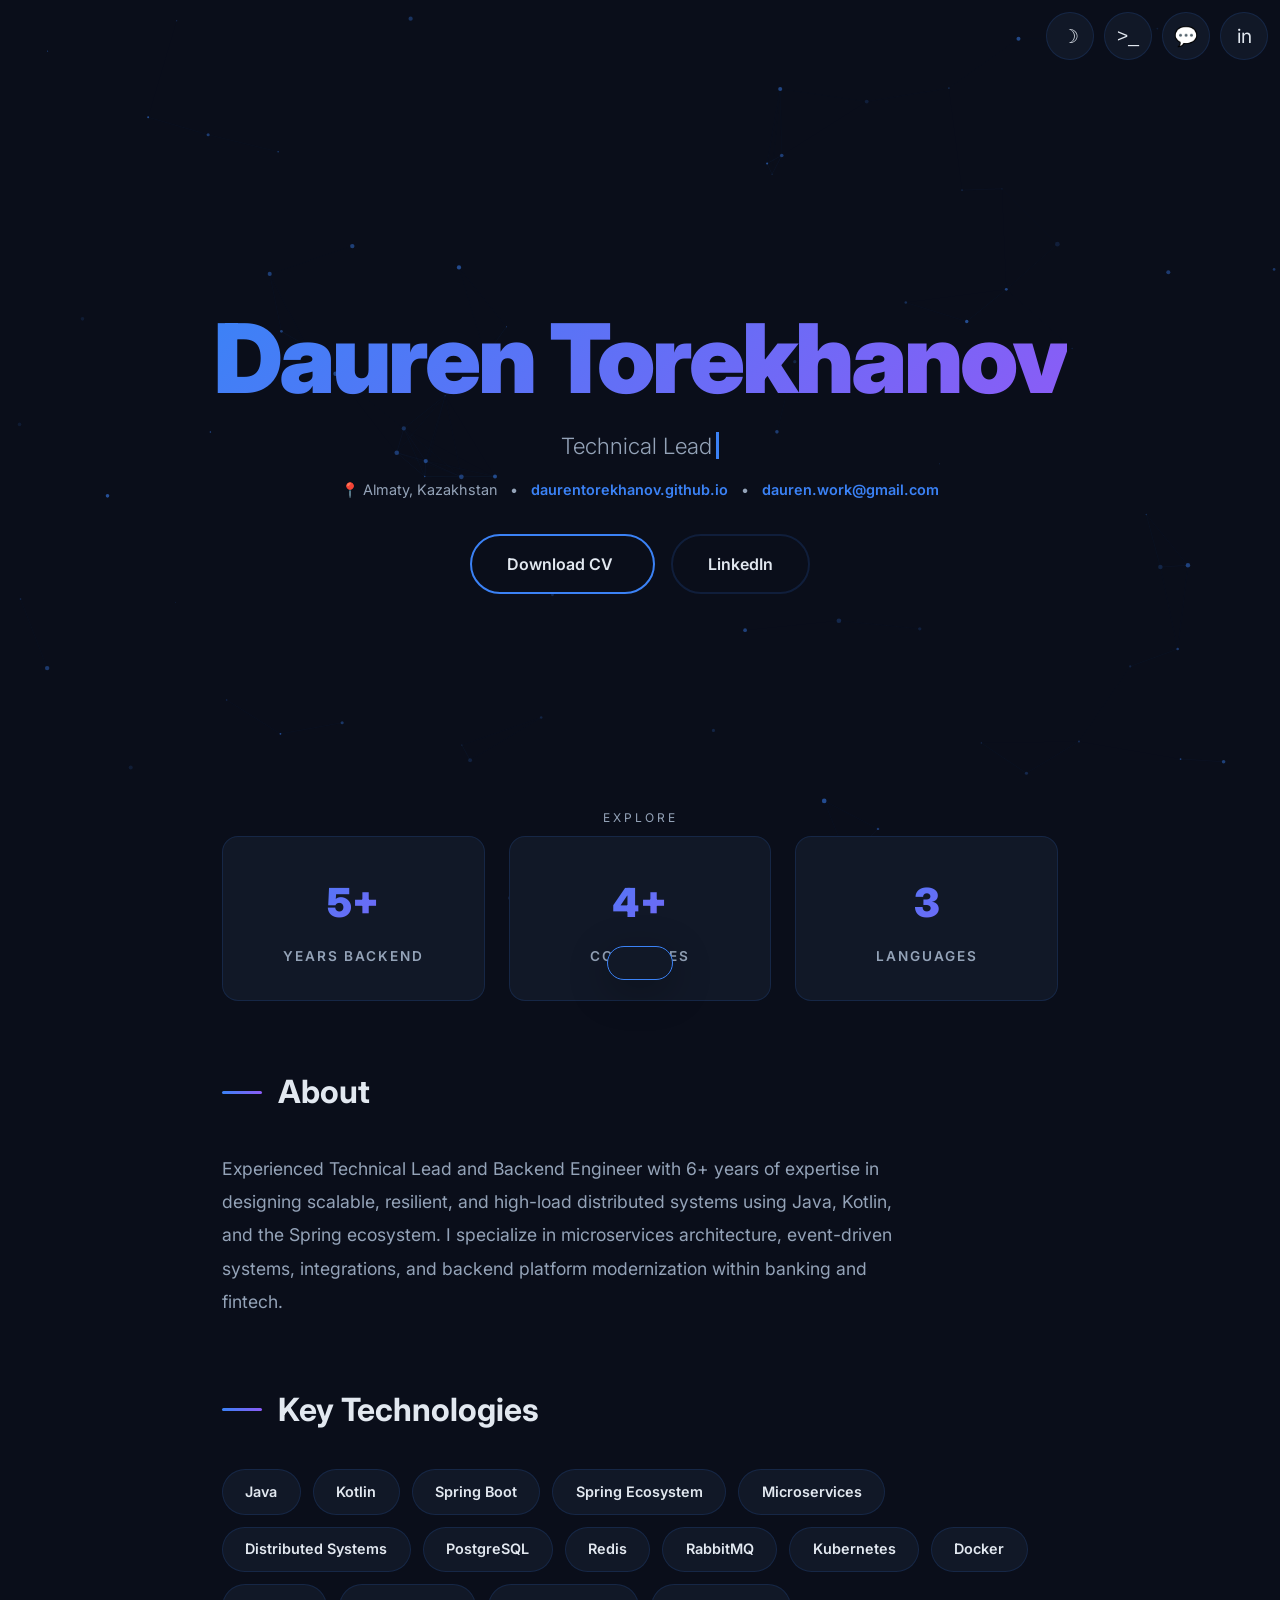
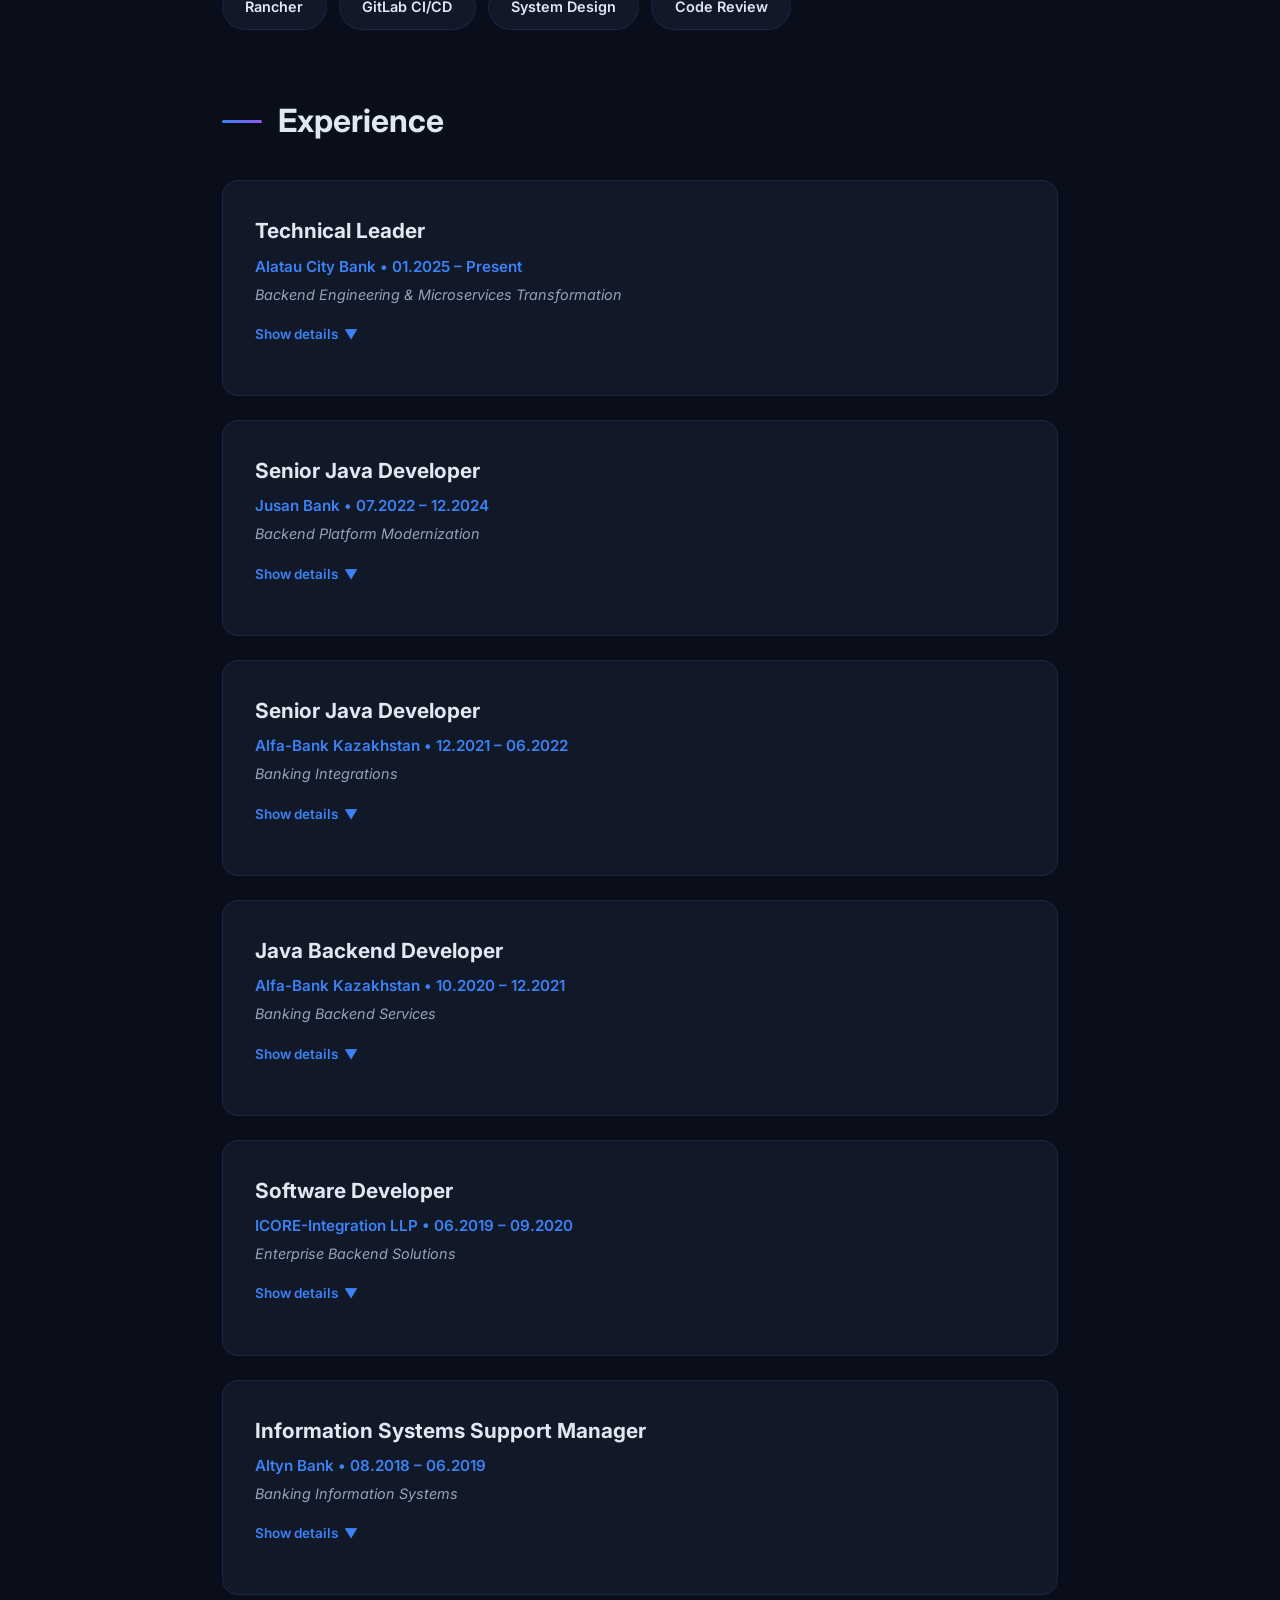
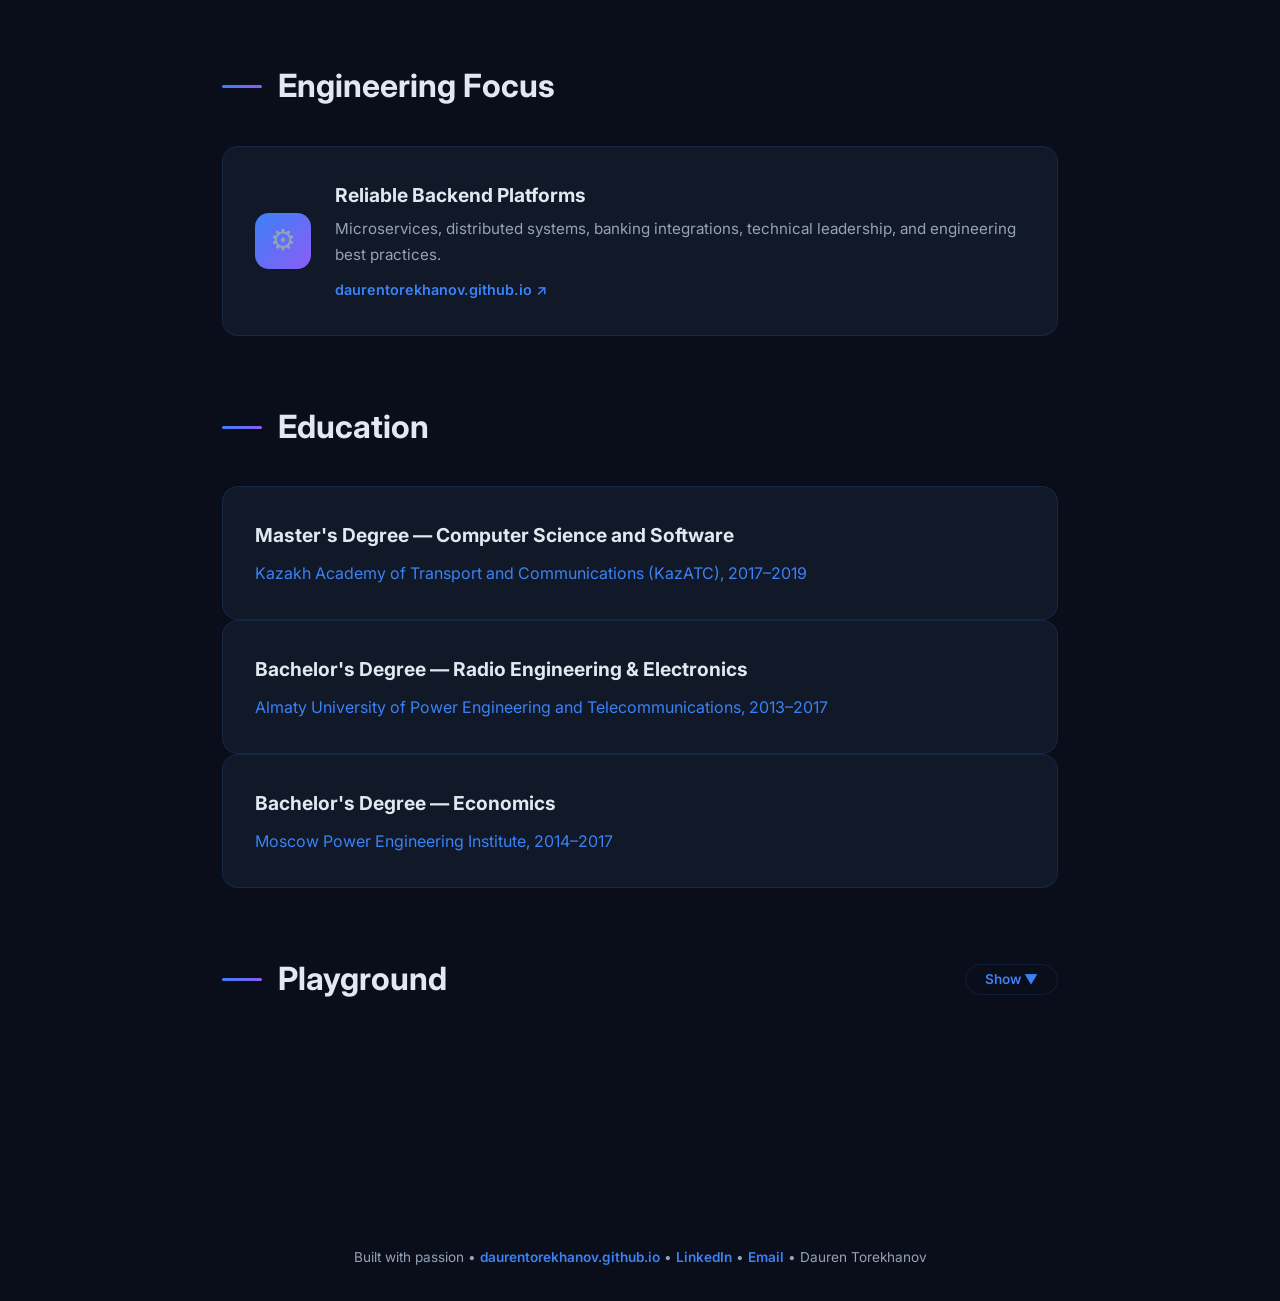
==== classic.html @ 1e184a72 "Init new project" ====
<!DOCTYPE html>
<html lang="en" data-theme="dark">
<head>
    <meta charset="UTF-8" />
    <meta name="viewport" content="width=device-width, initial-scale=1.0" />
    <title>Dauren Torekhanov | Technical Lead / Senior Backend Engineer</title>
    <link href="https://fonts.googleapis.com/css2?family=Inter:wght@300;400;600;700;900&family=JetBrains+Mono:wght@400;700&display=swap" rel="stylesheet">
    <style>
        *, *::before, *::after { box-sizing: border-box; margin: 0; padding: 0; }

        :root {
            --primary: #0f172a;
            --accent: #3b82f6;
            --accent-glow: rgba(59, 130, 246, 0.4);
            --text-main: #94a3b8;
            --text-bright: #e2e8f0;
            --bg: #0a0e1a;
            --bg-card: #111827;
            --bg-card-hover: #1e293b;
            --border: rgba(59, 130, 246, 0.15);
            --gradient-1: #3b82f6;
            --gradient-2: #8b5cf6;
            --gradient-3: #06b6d4;
        }

        [data-theme="light"] {
            --accent-glow: rgba(59, 130, 246, 0.2);
            --text-main: #475569;
            --text-bright: #1e293b;
            --bg: #f1f5f9;
            --bg-card: #ffffff;
            --bg-card-hover: #f8fafc;
            --border: rgba(59, 130, 246, 0.2);
        }

        body {
            font-family: 'Inter', sans-serif;
            background: var(--bg);
            color: var(--text-main);
            line-height: 1.7;
            overflow-x: hidden;
            transition: background 0.6s ease, color 0.6s ease;
        }

        /* Floating nav */
        .floating-nav {
            position: fixed;
            top: 20px; right: 20px;
            z-index: 1000;
            display: flex;
            gap: 10px;
        }
        .nav-btn {
            width: 48px; height: 48px;
            border-radius: 50%;
            border: 1px solid var(--border);
            background: var(--bg-card);
            color: var(--text-bright);
            font-size: 1.2rem;
            cursor: pointer;
            display: flex; align-items: center; justify-content: center;
            transition: all 0.3s ease;
            position: relative; overflow: hidden;
            text-decoration: none;
        }
        .nav-btn::before {
            content: '';
            position: absolute; inset: 0;
            background: linear-gradient(135deg, var(--gradient-1), var(--gradient-2));
            opacity: 0; transition: opacity 0.3s; border-radius: 50%;
        }
        .nav-btn:hover::before { opacity: 1; }
        .nav-btn:hover { transform: scale(1.15); border-color: transparent; box-shadow: 0 0 25px var(--accent-glow); }
        .nav-btn span { position: relative; z-index: 1; }

        /* Particle canvas */
        #particles-canvas {
            position: fixed; top: 0; left: 0;
            width: 100%; height: 100%;
            z-index: 0; pointer-events: none;
        }

        /* Hero */
        .hero {
            position: relative;
            min-height: 100vh;
            display: flex; align-items: center; justify-content: center; flex-direction: column;
            text-align: center; padding: 2rem; z-index: 1;
        }
        .hero-name {
            font-size: clamp(3rem, 8vw, 6rem);
            font-weight: 900; letter-spacing: -3px;
            background: linear-gradient(135deg, var(--gradient-1), var(--gradient-2), var(--gradient-3));
            background-size: 200% 200%;
            -webkit-background-clip: text; -webkit-text-fill-color: transparent; background-clip: text;
            animation: gradientShift 4s ease infinite; line-height: 1.1;
        }
        @keyframes gradientShift {
            0%, 100% { background-position: 0% 50%; }
            50% { background-position: 100% 50%; }
        }
        .hero-title {
            font-size: clamp(1rem, 2.5vw, 1.4rem);
            color: var(--text-main); margin-top: 1rem; font-weight: 300;
            opacity: 0; animation: fadeUp 1s ease 0.5s forwards;
        }
        .hero-title .typed-cursor {
            display: inline-block; width: 3px; height: 1.2em;
            background: var(--accent); margin-left: 4px;
            vertical-align: text-bottom; animation: blink 1s step-end infinite;
        }
        @keyframes blink { 50% { opacity: 0; } }
        @keyframes fadeUp {
            from { opacity: 0; transform: translateY(20px); }
            to   { opacity: 1; transform: translateY(0); }
        }
        .hero-meta {
            margin-top: 0.8rem;
            font-size: 0.9rem; color: var(--text-main);
            display: flex; align-items: center; gap: 0.8rem; flex-wrap: wrap; justify-content: center;
            opacity: 0; animation: fadeUp 1s ease 0.8s forwards;
        }
        .hero-meta a { color: var(--accent); text-decoration: none; font-weight: 600; }
        .hero-meta a:hover { text-decoration: underline; }
        .hero-cta {
            margin-top: 2rem; display: flex; gap: 1rem; flex-wrap: wrap; justify-content: center;
            opacity: 0; animation: fadeUp 1s ease 1s forwards;
        }
        .cta-btn {
            display: inline-block; padding: 0.9rem 2.2rem;
            border-radius: 50px; border: 2px solid var(--accent);
            background: transparent; color: var(--text-bright);
            font-family: 'Inter', sans-serif; font-size: 1rem; font-weight: 600;
            text-decoration: none; cursor: pointer;
            transition: all 0.3s ease; position: relative; overflow: hidden;
        }
        .cta-btn::before {
            content: ''; position: absolute; inset: 0;
            background: linear-gradient(135deg, var(--gradient-1), var(--gradient-2));
            opacity: 0; transition: opacity 0.3s;
        }
        .cta-btn:hover::before { opacity: 1; }
        .cta-btn:hover { border-color: transparent; transform: scale(1.08); box-shadow: 0 5px 30px var(--accent-glow); color: white; }
        .cta-btn span { position: relative; z-index: 1; }
        .cta-btn small { opacity: 0.7; font-size: 0.75em; margin-left: 4px; }
        .cta-btn.secondary { border-color: var(--border); }

        .scroll-indicator {
            position: absolute; bottom: 40px;
            display: flex; flex-direction: column; align-items: center; gap: 8px;
            opacity: 0; animation: fadeUp 1s ease 1.5s forwards;
        }
        .scroll-indicator span {
            font-size: 0.75rem; text-transform: uppercase; letter-spacing: 3px; color: var(--text-main);
        }
        .scroll-arrow {
            width: 24px; height: 24px;
            border-right: 2px solid var(--accent); border-bottom: 2px solid var(--accent);
            transform: rotate(45deg); animation: scrollBounce 2s ease infinite;
        }
        @keyframes scrollBounce {
            0%, 100% { transform: rotate(45deg) translate(0, 0); opacity: 0.3; }
            50%       { transform: rotate(45deg) translate(5px, 5px); opacity: 1; }
        }

        /* Stats bar */
        .stats-bar {
            display: grid; grid-template-columns: repeat(auto-fit, minmax(200px, 1fr));
            gap: 1.5rem; max-width: 900px;
            margin: -4rem auto 4rem; padding: 0 2rem;
            position: relative; z-index: 2;
        }
        .stat-card {
            background: var(--bg-card); border: 1px solid var(--border);
            border-radius: 16px; padding: 2rem; text-align: center;
            transition: all 0.4s cubic-bezier(0.175, 0.885, 0.32, 1.275);
            position: relative; overflow: hidden;
        }
        .stat-card::after {
            content: ''; position: absolute; inset: 0;
            background: radial-gradient(circle at var(--mouse-x, 50%) var(--mouse-y, 50%), var(--accent-glow) 0%, transparent 60%);
            opacity: 0; transition: opacity 0.3s;
        }
        .stat-card:hover::after { opacity: 1; }
        .stat-card:hover { transform: translateY(-8px) scale(1.02); border-color: var(--accent); box-shadow: 0 20px 40px rgba(0,0,0,0.3); }
        .stat-number {
            font-size: 2.5rem; font-weight: 900;
            background: linear-gradient(135deg, var(--gradient-1), var(--gradient-2));
            -webkit-background-clip: text; -webkit-text-fill-color: transparent; background-clip: text;
            position: relative; z-index: 1;
        }
        .stat-label {
            font-size: 0.85rem; color: var(--text-main); margin-top: 0.5rem;
            text-transform: uppercase; letter-spacing: 2px; font-weight: 600;
            position: relative; z-index: 1;
        }

        /* Sections */
        .content { max-width: 900px; margin: 0 auto; padding: 0 2rem 6rem; position: relative; z-index: 2; }
        .section {
            margin-bottom: 4rem; opacity: 0; transform: translateY(40px);
            transition: all 0.8s cubic-bezier(0.16, 1, 0.3, 1);
        }
        .section.visible { opacity: 1; transform: translateY(0); }
        .section-title {
            font-size: 2rem; font-weight: 700; color: var(--text-bright);
            margin-bottom: 2rem; display: flex; align-items: center; gap: 1rem;
        }
        .section-title::before {
            content: ''; width: 40px; height: 3px; flex-shrink: 0;
            background: linear-gradient(90deg, var(--gradient-1), var(--gradient-2)); border-radius: 2px;
        }
        .section-text { font-size: 1.1rem; line-height: 1.9; max-width: 700px; }
        .section-text a { color: var(--accent); text-decoration: none; font-weight: 600; }
        .section-text a:hover { text-decoration: underline; }

        /* Skills */
        .skills-grid { display: flex; flex-wrap: wrap; gap: 12px; }
        .skill-tag {
            padding: 0.6rem 1.4rem; border-radius: 50px; font-size: 0.9rem; font-weight: 600;
            border: 1px solid var(--border); background: var(--bg-card); color: var(--text-bright);
            cursor: pointer; transition: all 0.3s ease; position: relative; overflow: hidden; user-select: none;
        }
        .skill-tag::before {
            content: ''; position: absolute; inset: 0;
            background: linear-gradient(135deg, var(--gradient-1), var(--gradient-2));
            opacity: 0; transition: opacity 0.3s; border-radius: 50px;
        }
        .skill-tag:hover::before { opacity: 1; }
        .skill-tag:hover { transform: scale(1.1); border-color: transparent; box-shadow: 0 5px 20px var(--accent-glow); color: white; }
        .skill-tag span { position: relative; z-index: 1; }
        .skill-tag.clicked { animation: tagPop 0.6s ease; }
        @keyframes tagPop {
            0% { transform: scale(1); } 30% { transform: scale(1.3); }
            60% { transform: scale(0.95); } 100% { transform: scale(1.1); }
        }

        /* Experience cards */
        .exp-card {
            background: var(--bg-card); border: 1px solid var(--border);
            border-radius: 16px; padding: 2rem; margin-bottom: 1.5rem;
            transition: all 0.4s ease; position: relative; overflow: hidden;
        }
        .exp-card::before {
            content: ''; position: absolute; top: 0; left: 0;
            width: 4px; height: 100%;
            background: linear-gradient(180deg, var(--gradient-1), var(--gradient-2));
            transform: scaleY(0); transform-origin: top; transition: transform 0.5s ease;
        }
        .exp-card:hover::before { transform: scaleY(1); }
        .exp-card:hover { border-color: var(--accent); transform: translateX(8px); box-shadow: 0 10px 40px rgba(0,0,0,0.2); }
        .exp-role { font-size: 1.3rem; font-weight: 700; color: var(--text-bright); }
        .exp-company { color: var(--accent); font-weight: 600; font-size: 0.95rem; margin-top: 0.3rem; }
        .exp-subtitle { color: var(--text-main); font-size: 0.9rem; margin-top: 0.2rem; font-style: italic; }
        .exp-details { margin-top: 1rem; max-height: 0; overflow: hidden; transition: max-height 0.5s cubic-bezier(0.16, 1, 0.3, 1); }
        .exp-card.open .exp-details { max-height: 500px; }
        .exp-toggle {
            display: inline-flex; align-items: center; gap: 6px;
            margin-top: 1rem; font-size: 0.85rem; color: var(--accent);
            font-weight: 600; cursor: pointer; user-select: none;
        }
        .exp-toggle-arrow { display: inline-block; transition: transform 0.3s ease; }
        .exp-card.open .exp-toggle-arrow { transform: rotate(180deg); }
        .impact-item { padding: 0.6rem 0; border-bottom: 1px solid var(--border); font-size: 0.95rem; }
        .impact-item:last-child { border-bottom: none; }
        .impact-item strong { color: var(--accent); }

        /* Ventures */
        .venture-card {
            background: var(--bg-card); border: 1px solid var(--border);
            border-radius: 16px; padding: 2rem;
            display: flex; align-items: center; gap: 1.5rem;
            transition: all 0.3s ease;
        }
        .venture-card:hover { border-color: var(--accent); box-shadow: 0 10px 30px rgba(0,0,0,0.2); }
        .venture-icon {
            font-size: 1.8rem; width: 56px; height: 56px;
            display: flex; align-items: center; justify-content: center;
            background: linear-gradient(135deg, var(--gradient-1), var(--gradient-2));
            border-radius: 14px; flex-shrink: 0;
        }
        .venture-name { font-size: 1.2rem; font-weight: 700; color: var(--text-bright); }
        .venture-desc { color: var(--text-main); font-size: 0.95rem; margin-top: 0.3rem; }
        .venture-link {
            display: inline-flex; align-items: center; gap: 4px;
            margin-top: 0.6rem; color: var(--accent); text-decoration: none;
            font-weight: 600; font-size: 0.9rem;
            border-bottom: 1px solid transparent; transition: border-color 0.2s ease;
        }
        .venture-link:hover { border-bottom-color: var(--accent); }

        /* Fun zone */
        .fun-zone {
            background: var(--bg-card); border: 1px solid var(--border);
            border-radius: 16px; padding: 2.5rem; text-align: center;
        }
        .fun-zone h3 { font-size: 1.5rem; color: var(--text-bright); margin-bottom: 1.5rem; }
        .fun-buttons { display: flex; flex-wrap: wrap; gap: 12px; justify-content: center; }
        .fun-btn {
            padding: 0.8rem 1.8rem; border-radius: 50px;
            border: 2px solid var(--accent); background: transparent; color: var(--text-bright);
            font-family: 'Inter', sans-serif; font-size: 0.95rem; font-weight: 600;
            cursor: pointer; transition: all 0.3s ease; position: relative; overflow: hidden;
        }
        .fun-btn::before {
            content: ''; position: absolute; inset: 0;
            background: linear-gradient(135deg, var(--gradient-1), var(--gradient-2), var(--gradient-3));
            opacity: 0; transition: opacity 0.3s;
        }
        .fun-btn:hover::before { opacity: 1; }
        .fun-btn:hover { border-color: transparent; transform: scale(1.08); box-shadow: 0 5px 30px var(--accent-glow); color: white; }
        .fun-btn:active { transform: scale(0.95); }
        .fun-btn span { position: relative; z-index: 1; }

        /* Playground toggle */
        .playground-toggle-btn {
            display: inline-flex; align-items: center; gap: 8px;
            padding: 0.4rem 1.2rem; border-radius: 50px;
            border: 1px solid var(--border); background: transparent;
            color: var(--accent); font-family: 'Inter', sans-serif;
            font-size: 0.85rem; font-weight: 600; cursor: pointer;
            transition: all 0.3s ease; margin-left: auto;
        }
        .playground-toggle-btn:hover { border-color: var(--accent); background: var(--bg-card); }
        .playground-toggle-arrow { display: inline-block; transition: transform 0.3s ease; font-size: 0.75rem; }
        .playground-toggle-btn.open .playground-toggle-arrow { transform: rotate(180deg); }
        .playground-content { max-height: 0; overflow: hidden; transition: max-height 0.6s cubic-bezier(0.16, 1, 0.3, 1); }
        .playground-content.open { max-height: 800px; }

        /* Terminal */
        .terminal-overlay {
            position: fixed; inset: 0; background: rgba(0,0,0,0.8);
            backdrop-filter: blur(10px); z-index: 10000;
            display: flex; align-items: center; justify-content: center;
            opacity: 0; pointer-events: none; transition: opacity 0.3s ease;
        }
        .terminal-overlay.open { opacity: 1; pointer-events: all; }
        .terminal {
            width: 600px; max-width: 90vw; background: #1a1b26;
            border-radius: 12px; overflow: hidden;
            box-shadow: 0 25px 60px rgba(0,0,0,0.5);
            transform: scale(0.9) translateY(20px);
            transition: transform 0.4s cubic-bezier(0.16, 1, 0.3, 1);
        }
        .terminal-overlay.open .terminal { transform: scale(1) translateY(0); }
        .terminal-bar { background: #24283b; padding: 12px 16px; display: flex; align-items: center; gap: 8px; }
        .terminal-dot { width: 12px; height: 12px; border-radius: 50%; }
        .terminal-dot.red { background: #f7768e; }
        .terminal-dot.yellow { background: #e0af68; }
        .terminal-dot.green { background: #9ece6a; }
        .terminal-title { flex: 1; text-align: center; font-family: 'JetBrains Mono', monospace; font-size: 0.8rem; color: #565f89; }
        .terminal-body {
            padding: 1.5rem; font-family: 'JetBrains Mono', monospace;
            font-size: 0.85rem; color: #a9b1d6; max-height: 400px; overflow-y: auto;
        }
        .terminal-body .line { margin-bottom: 0.5rem; }
        .terminal-body .prompt { color: #9ece6a; }
        .terminal-body .accent { color: #7aa2f7; }
        .terminal-body .warn { color: #e0af68; }
        .terminal-input-line { display: flex; align-items: center; gap: 8px; margin-top: 0.5rem; }
        .terminal-input {
            background: transparent; border: none; outline: none;
            color: #a9b1d6; font-family: 'JetBrains Mono', monospace;
            font-size: 0.85rem; flex: 1; caret-color: #7aa2f7;
        }

        /* Canvases */
        #confetti-canvas { position: fixed; top: 0; left: 0; width: 100%; height: 100%; z-index: 9999; pointer-events: none; }

        /* Ripple */
        .ripple {
            position: fixed; border-radius: 50%;
            background: radial-gradient(circle, var(--accent-glow) 0%, transparent 70%);
            pointer-events: none; z-index: 9998;
            animation: rippleAnim 0.6s ease-out forwards;
        }
        @keyframes rippleAnim {
            from { width: 0; height: 0; opacity: 1; }
            to   { width: 200px; height: 200px; opacity: 0; }
        }

        /* Gravity */
        .gravity-zone {
            width: 100%; height: 300px; border: 1px solid var(--border);
            border-radius: 16px; background: var(--bg-card);
            position: relative; overflow: hidden; margin-top: 1.5rem; cursor: crosshair;
        }
        .gravity-ball { position: absolute; border-radius: 50%; }

        /* Education */
        .edu-card {
            background: var(--bg-card); border: 1px solid var(--border);
            border-radius: 16px; padding: 2rem; transition: all 0.3s ease;
        }
        .edu-card:hover { border-color: var(--accent); box-shadow: 0 10px 30px rgba(0,0,0,0.2); }
        .edu-degree { font-size: 1.2rem; font-weight: 700; color: var(--text-bright); }
        .edu-school { color: var(--accent); margin-top: 0.5rem; }

        /* Footer */
        footer {
            text-align: center; padding: 3rem 2rem;
            position: relative; z-index: 2;
            color: var(--text-main); font-size: 0.85rem;
        }
        footer a { color: var(--accent); text-decoration: none; font-weight: 600; }
        footer a:hover { text-decoration: underline; }

        /* Toast */
        .toast {
            position: fixed; bottom: 30px; left: 50%;
            transform: translateX(-50%) translateY(100px);
            background: var(--bg-card); border: 1px solid var(--accent);
            color: var(--text-bright); padding: 1rem 2rem;
            border-radius: 50px; font-size: 0.9rem; font-weight: 600;
            z-index: 10001; transition: transform 0.4s cubic-bezier(0.16, 1, 0.3, 1);
            box-shadow: 0 10px 40px rgba(0,0,0,0.3); pointer-events: none;
        }
        .toast.show { transform: translateX(-50%) translateY(0); }

        /* Geo greeting */
        .geo-greeting {
            font-size: 1rem; font-weight: 600; color: var(--text-bright);
            background: var(--bg-card); border: 1px solid var(--border);
            padding: 0.6rem 1.6rem; border-radius: 50px; margin-bottom: 1.5rem;
            opacity: 0; transform: translateY(-10px);
            transition: all 0.6s cubic-bezier(0.16, 1, 0.3, 1); display: none;
        }
        .geo-greeting.visible { opacity: 1; transform: translateY(0); display: inline-block; }

        /* ===== MOBILE ===== */
        @media (max-width: 768px) {
            .hero { padding: 2rem 1.5rem; min-height: 100svh; }
            .hero-name { font-size: clamp(2.2rem, 10vw, 3.5rem); letter-spacing: -1px; }
            .hero-title { font-size: 1rem; }
            .hero-meta { font-size: 0.8rem; gap: 0.5rem; }
            .geo-greeting { font-size: 0.85rem; padding: 0.5rem 1.2rem; margin-bottom: 1rem; }
            .stats-bar { grid-template-columns: repeat(2, 1fr); gap: 1rem; margin: -2rem auto 2rem; padding: 0 1rem; }
            .stat-card { padding: 1.2rem; border-radius: 12px; }
            .stat-number { font-size: 2rem; }
            .stat-label { font-size: 0.7rem; letter-spacing: 1px; }
            .content { padding: 0 1rem 4rem; }
            .section { margin-bottom: 3rem; }
            .section-title { font-size: 1.5rem; gap: 0.7rem; margin-bottom: 1.5rem; }
            .section-title::before { width: 25px; }
            .section-text { font-size: 1rem; line-height: 1.8; }
            .skills-grid { gap: 8px; }
            .skill-tag { padding: 0.5rem 1rem; font-size: 0.8rem; }
            .exp-card { padding: 1.5rem; border-radius: 12px; margin-bottom: 1rem; }
            .exp-card:hover { transform: none; }
            .exp-role { font-size: 1.1rem; }
            .exp-company { font-size: 0.85rem; }
            .fun-zone { padding: 1.5rem; }
            .fun-zone h3 { font-size: 1.2rem; margin-bottom: 1rem; }
            .fun-buttons { gap: 8px; }
            .fun-btn { padding: 0.6rem 1.2rem; font-size: 0.85rem; }
            .fun-btn:hover { transform: none; }
            .fun-btn:active { transform: scale(0.95); background: var(--accent); border-color: var(--accent); }
            .gravity-zone { height: 220px; }
            .terminal { max-width: 95vw; }
            .terminal-body { font-size: 0.75rem; padding: 1rem; max-height: 300px; }
            .terminal-input { font-size: 0.8rem; }
            .edu-card { padding: 1.5rem; }
            .venture-card { flex-direction: column; align-items: flex-start; gap: 1rem; }
            .floating-nav { top: 12px; right: 12px; gap: 8px; }
            .nav-btn { width: 42px; height: 42px; font-size: 1rem; }
            .cta-btn { padding: 0.75rem 1.8rem; font-size: 0.9rem; }
            .scroll-indicator { bottom: 24px; }
            .toast { font-size: 0.8rem; padding: 0.8rem 1.4rem; }
            footer { padding: 2rem 1rem; font-size: 0.8rem; }
        }

        @media (max-width: 420px) {
            .hero { padding: 1.5rem 1rem; }
            .hero-name { font-size: 2rem; letter-spacing: -0.5px; }
            .hero-title { font-size: 0.9rem; margin-top: 0.7rem; }
            .geo-greeting { font-size: 0.75rem; padding: 0.4rem 1rem; }
            .stats-bar { grid-template-columns: repeat(2, 1fr); gap: 0.6rem; padding: 0 0.75rem; margin: -1.5rem auto 1.5rem; }
            .stat-card { padding: 1rem 0.5rem; }
            .stat-number { font-size: 1.6rem; }
            .stat-label { font-size: 0.6rem; letter-spacing: 0.5px; }
            .content { padding: 0 0.75rem 3rem; }
            .section { margin-bottom: 2rem; }
            .section-title { font-size: 1.25rem; gap: 0.5rem; margin-bottom: 1rem; }
            .section-title::before { width: 20px; height: 2px; }
            .section-text { font-size: 0.9rem; }
            .skills-grid { gap: 6px; }
            .skill-tag { padding: 0.4rem 0.8rem; font-size: 0.75rem; }
            .exp-card { padding: 1.2rem; }
            .exp-role { font-size: 1rem; }
            .exp-company { font-size: 0.8rem; }
            .exp-subtitle { font-size: 0.8rem; }
            .exp-toggle { font-size: 0.8rem; }
            .impact-item { font-size: 0.85rem; }
            .fun-zone { padding: 1.2rem; }
            .fun-zone h3 { font-size: 1.1rem; }
            .fun-buttons { gap: 6px; }
            .fun-btn { padding: 0.5rem 1rem; font-size: 0.8rem; border-width: 1.5px; }
            .gravity-zone { height: 180px; }
            .terminal-body { font-size: 0.7rem; padding: 0.8rem; max-height: 250px; }
            .terminal-input { font-size: 0.75rem; }
            .terminal-bar { padding: 10px 12px; }
            .terminal-dot { width: 10px; height: 10px; }
            .floating-nav { top: 8px; right: 8px; gap: 6px; }
            .nav-btn { width: 38px; height: 38px; font-size: 0.9rem; }
            .cta-btn { padding: 0.65rem 1.5rem; font-size: 0.85rem; }
            .cta-btn small { display: block; font-size: 0.65em; margin-left: 0; margin-top: 2px; }
            .toast { font-size: 0.75rem; padding: 0.7rem 1.2rem; bottom: 16px; }
        }

        @media (hover: none) {
            .skill-tag:active::before { opacity: 1; }
            .skill-tag:active { transform: scale(1.05); border-color: transparent; color: white; }
            .exp-card:active { border-color: var(--accent); }
            .exp-card:active::before { transform: scaleY(1); }
            .stat-card:active { transform: translateY(-4px); border-color: var(--accent); }
            .nav-btn:active::before { opacity: 1; }
            .nav-btn:active { transform: scale(1.1); border-color: transparent; }
            .fun-btn:active::before { opacity: 1; }
            .fun-btn:active { border-color: transparent; color: white; }
            .cta-btn:active::before { opacity: 1; }
            .cta-btn:active { border-color: transparent; color: white; }
        }

        @supports (padding: env(safe-area-inset-bottom)) {
            footer { padding-bottom: calc(2rem + env(safe-area-inset-bottom)); }
            .toast { bottom: calc(20px + env(safe-area-inset-bottom)); }
            .floating-nav { top: calc(12px + env(safe-area-inset-top)); right: calc(12px + env(safe-area-inset-right)); }
        }

        @media (max-height: 500px) and (orientation: landscape) {
            .hero { min-height: auto; padding: 3rem 2rem; }
            .scroll-indicator { display: none; }
            .stats-bar { margin-top: 2rem; }
        }
    </style>
</head>
<body>

<canvas id="particles-canvas"></canvas>
<canvas id="confetti-canvas"></canvas>

<!-- Floating navigation -->
<nav class="floating-nav">
    <button class="nav-btn" id="themeToggle" title="Toggle theme"><span id="themeIcon">&#9789;</span></button>
    <button class="nav-btn" id="terminalBtn" title="Open terminal (Ctrl+`)"><span>&gt;_</span></button>
    <a class="nav-btn" href="index.html" title="Chat mode"><span>💬</span></a>
    <a class="nav-btn" href="https://linkedin.com/in/torekhanov-dauren" target="_blank" rel="noopener noreferrer" title="LinkedIn"><span>in</span></a>
</nav>

<!-- Hero -->
<section class="hero">
    <div class="geo-greeting" id="geoGreeting"></div>
    <h1 class="hero-name" id="heroName">Dauren Torekhanov</h1>
    <div class="hero-title">
        <span id="typedText"></span><span class="typed-cursor"></span>
    </div>
    <div class="hero-meta">
        <span>&#128205; Almaty, Kazakhstan</span>
        <span>&bull;</span>
        <a href="https://daurentorekhanov.github.io" target="_blank" rel="noopener">daurentorekhanov.github.io</a>
        <span>&bull;</span>
        <a href="mailto:dauren.work@gmail.com">dauren.work@gmail.com</a>
    </div>
    <div class="hero-cta">
        <a href="files/Dauren%20Torekhanov%20EN.pdf" class="cta-btn" id="cvDownloadBtn" download>
            <span>Download CV <small id="cvRegionLabel"></small></span>
        </a>
        <a href="https://linkedin.com/in/torekhanov-dauren" class="cta-btn secondary" target="_blank" rel="noopener noreferrer">
            <span>LinkedIn</span>
        </a>
    </div>
    <div class="scroll-indicator">
        <span>Explore</span>
        <div class="scroll-arrow"></div>
    </div>
</section>

<!-- Stats -->
<div class="stats-bar">
    <div class="stat-card">
        <div class="stat-number" data-count="6" data-suffix="+">0</div>
        <div class="stat-label">Years Backend</div>
    </div>
    <div class="stat-card">
        <div class="stat-number" data-count="5" data-suffix="+">0</div>
        <div class="stat-label">Companies</div>
    </div>
    <div class="stat-card">
        <div class="stat-number" data-count="3" data-suffix="">0</div>
        <div class="stat-label">Languages</div>
    </div>
</div>

<!-- Main content -->
<div class="content">

    <section class="section">
        <h2 class="section-title">About</h2>
        <p class="section-text">Experienced Technical Lead and Backend Engineer with 6+ years of expertise in designing scalable, resilient, and high-load distributed systems using Java, Kotlin, and the Spring ecosystem. I specialize in microservices architecture, event-driven systems, integrations, and backend platform modernization within banking and fintech.</p>
    </section>

    <section class="section">
        <h2 class="section-title">Key Technologies</h2>
        <div class="skills-grid">
            <div class="skill-tag"><span>Java</span></div>
            <div class="skill-tag"><span>Kotlin</span></div>
            <div class="skill-tag"><span>Spring Boot</span></div>
            <div class="skill-tag"><span>Spring Ecosystem</span></div>
            <div class="skill-tag"><span>Microservices</span></div>
            <div class="skill-tag"><span>Distributed Systems</span></div>
            <div class="skill-tag"><span>PostgreSQL</span></div>
            <div class="skill-tag"><span>Redis</span></div>
            <div class="skill-tag"><span>RabbitMQ</span></div>
            <div class="skill-tag"><span>Kubernetes</span></div>
            <div class="skill-tag"><span>Docker</span></div>
            <div class="skill-tag"><span>Rancher</span></div>
            <div class="skill-tag"><span>GitLab CI/CD</span></div>
            <div class="skill-tag"><span>System Design</span></div>
            <div class="skill-tag"><span>Code Review</span></div>
        </div>
    </section>

    <section class="section">
        <h2 class="section-title">Experience</h2>

        <div class="exp-card">
            <div class="exp-role">Technical Leader</div>
            <div class="exp-company">Alatau City Bank &bull; 01.2025 &ndash; Present</div>
            <div class="exp-subtitle">Backend Engineering &amp; Microservices Transformation</div>
            <div class="exp-toggle" onclick="toggleCard(this)">
                Show details <span class="exp-toggle-arrow">&#9660;</span>
            </div>
            <div class="exp-details">
                <div class="impact-item">Leading backend engineering initiatives and transformation from monolithic architecture to scalable microservices.</div>
                <div class="impact-item">Defining architectural standards, service boundaries, and communication patterns.</div>
                <div class="impact-item">Mentoring developers, conducting code reviews, and improving engineering best practices.</div>
            </div>
        </div>

        <div class="exp-card">
            <div class="exp-role">Senior Java Developer</div>
            <div class="exp-company">Jusan Bank &bull; 07.2022 &ndash; 12.2024</div>
            <div class="exp-subtitle">Backend Platform Modernization</div>
            <div class="exp-toggle" onclick="toggleCard(this)">
                Show details <span class="exp-toggle-arrow">&#9660;</span>
            </div>
            <div class="exp-details">
                <div class="impact-item">Developed microservices for core banking platforms using Java and Kotlin.</div>
                <div class="impact-item">Integrated third-party systems with focus on reliability and maintainability.</div>
                <div class="impact-item">Participated in gradual monolith decomposition into distributed services.</div>
            </div>
        </div>

        <div class="exp-card">
            <div class="exp-role">Senior Java Developer</div>
            <div class="exp-company">Alfa-Bank Kazakhstan &bull; 12.2021 &ndash; 06.2022</div>
            <div class="exp-subtitle">Banking Integrations</div>
            <div class="exp-toggle" onclick="toggleCard(this)">
                Show details <span class="exp-toggle-arrow">&#9660;</span>
            </div>
            <div class="exp-details">
                <div class="impact-item">Integrated external services into banking infrastructure.</div>
                <div class="impact-item">Developed reusable backend microservices.</div>
                <div class="impact-item">Contributed to backend reliability, scalability, and infrastructure automation.</div>
            </div>
        </div>

        <div class="exp-card">
            <div class="exp-role">Java Backend Developer</div>
            <div class="exp-company">Alfa-Bank Kazakhstan &bull; 10.2020 &ndash; 12.2021</div>
            <div class="exp-subtitle">Banking Backend Services</div>
            <div class="exp-toggle" onclick="toggleCard(this)">
                Show details <span class="exp-toggle-arrow">&#9660;</span>
            </div>
            <div class="exp-details">
                <div class="impact-item">Developed backend services for banking infrastructure.</div>
                <div class="impact-item">Participated in CI/CD process improvements and deployment automation.</div>
                <div class="impact-item">Worked with background and scheduled processing systems.</div>
            </div>
        </div>

        <div class="exp-card">
            <div class="exp-role">Software Developer</div>
            <div class="exp-company">ICORE-Integration LLP &bull; 06.2019 &ndash; 09.2020</div>
            <div class="exp-subtitle">Enterprise Backend Solutions</div>
            <div class="exp-toggle" onclick="toggleCard(this)">
                Show details <span class="exp-toggle-arrow">&#9660;</span>
            </div>
            <div class="exp-details">
                <div class="impact-item">Developed enterprise software solutions for industrial companies and banks.</div>
                <div class="impact-item">Built backend services and integrations using Java and Spring.</div>
            </div>
        </div>

        <div class="exp-card">
            <div class="exp-role">Information Systems Support Manager</div>
            <div class="exp-company">Altyn Bank &bull; 08.2018 &ndash; 06.2019</div>
            <div class="exp-subtitle">Banking Information Systems</div>
            <div class="exp-toggle" onclick="toggleCard(this)">
                Show details <span class="exp-toggle-arrow">&#9660;</span>
            </div>
            <div class="exp-details">
                <div class="impact-item">Supported and maintained banking information systems.</div>
                <div class="impact-item">Participated in operational monitoring and issue resolution.</div>
            </div>
        </div>
    </section>

    <section class="section">
        <h2 class="section-title">Engineering Focus</h2>
        <div class="venture-card">
            <div class="venture-icon">&#9881;</div>
            <div>
                <div class="venture-name">Reliable Backend Platforms</div>
                <div class="venture-desc">Microservices, distributed systems, banking integrations, technical leadership, and engineering best practices.</div>
                <a href="https://daurentorekhanov.github.io" class="venture-link" target="_blank" rel="noopener">daurentorekhanov.github.io &#8599;</a>
            </div>
        </div>
    </section>

    <section class="section">
        <h2 class="section-title">Education</h2>
        <div class="edu-card">
            <div class="edu-degree">Master's Degree — Computer Science and Software</div>
            <div class="edu-school">Kazakh Academy of Transport and Communications (KazATC), 2017–2019</div>
        </div>
        <div class="edu-card">
            <div class="edu-degree">Bachelor's Degree — Radio Engineering &amp; Electronics</div>
            <div class="edu-school">Almaty University of Power Engineering and Telecommunications, 2013–2017</div>
        </div>
        <div class="edu-card">
            <div class="edu-degree">Bachelor's Degree — Economics</div>
            <div class="edu-school">Moscow Power Engineering Institute, 2014–2017</div>
        </div>
    </section>

    <!-- Playground -->
    <section class="section">
        <h2 class="section-title">
            Playground
            <button class="playground-toggle-btn" id="playgroundToggleBtn" onclick="togglePlayground()">
                Show &#9660;
            </button>
        </h2>
        <div class="playground-content" id="playgroundContent">
            <div class="fun-zone">
                <h3>Go ahead, push some buttons</h3>
                <div class="fun-buttons">
                    <button class="fun-btn" onclick="launchConfetti(event)"><span>Confetti!</span></button>
                    <button class="fun-btn" onclick="goGravity()"><span>Gravity Balls</span></button>
                    <button class="fun-btn" onclick="matrixRain()"><span>Matrix Rain</span></button>
                    <button class="fun-btn" onclick="shakeIt()"><span>Earthquake!</span></button>
                    <button class="fun-btn" onclick="invertColors()"><span>Invert World</span></button>
                    <button class="fun-btn" onclick="spawnFireworks()"><span>Fireworks</span></button>
                </div>
                <div class="gravity-zone" id="gravityZone" style="display:none;"></div>
            </div>
        </div>
    </section>
</div>

<!-- Terminal -->
<div class="terminal-overlay" id="terminalOverlay">
    <div class="terminal">
        <div class="terminal-bar">
            <div class="terminal-dot red"></div>
            <div class="terminal-dot yellow"></div>
            <div class="terminal-dot green"></div>
            <div class="terminal-title">dauren@torekhanov:~</div>
        </div>
        <div class="terminal-body" id="terminalBody">
            <div class="line"><span class="accent">Welcome to Dauren's terminal!</span></div>
            <div class="line">Type <span class="warn">help</span> to see available commands.</div>
        </div>
        <div class="terminal-input-line" style="padding: 0 1.5rem 1rem;">
            <span class="prompt" style="color:#9ece6a">$</span>
            <input type="text" class="terminal-input" id="terminalInput" autocomplete="off" spellcheck="false">
        </div>
    </div>
</div>

<div class="toast" id="toast"></div>

<footer>
    Built with passion &bull; <a href="https://daurentorekhanov.github.io" target="_blank" rel="noopener noreferrer">daurentorekhanov.github.io</a> &bull; <a href="https://linkedin.com/in/torekhanov-dauren" target="_blank" rel="noopener noreferrer">LinkedIn</a> &bull; <a href="mailto:dauren.work@gmail.com">Email</a> &bull; Dauren Torekhanov
</footer>

<script>
// ===================== PARTICLES =====================
const pCanvas = document.getElementById('particles-canvas');
const pCtx = pCanvas.getContext('2d');
let particles = [], mouseX = 0, mouseY = 0;

function resizeP() { pCanvas.width = innerWidth; pCanvas.height = innerHeight; }
resizeP(); addEventListener('resize', resizeP);
document.addEventListener('mousemove', e => { mouseX = e.clientX; mouseY = e.clientY; });

class Particle {
    constructor() { this.reset(); }
    reset() {
        this.x = Math.random() * pCanvas.width; this.y = Math.random() * pCanvas.height;
        this.vx = (Math.random() - 0.5) * 0.5; this.vy = (Math.random() - 0.5) * 0.5;
        this.r = Math.random() * 2 + 0.5; this.o = Math.random() * 0.5 + 0.1;
    }
    update() {
        this.x += this.vx; this.y += this.vy;
        if (this.x < 0 || this.x > pCanvas.width) this.vx *= -1;
        if (this.y < 0 || this.y > pCanvas.height) this.vy *= -1;
        const dx = mouseX - this.x, dy = mouseY - this.y;
        const dist = Math.sqrt(dx*dx + dy*dy);
        if (dist < 150) { this.x += dx * 0.005; this.y += dy * 0.005; }
    }
    draw() {
        pCtx.beginPath(); pCtx.arc(this.x, this.y, this.r, 0, Math.PI * 2);
        pCtx.fillStyle = `rgba(59,130,246,${this.o})`; pCtx.fill();
    }
}
const isMobile = window.innerWidth <= 768;
for (let i = 0; i < (isMobile ? 30 : 80); i++) particles.push(new Particle());

(function animP() {
    pCtx.clearRect(0, 0, pCanvas.width, pCanvas.height);
    particles.forEach(p => { p.update(); p.draw(); });
    for (let i = 0; i < particles.length; i++) {
        for (let j = i + 1; j < particles.length; j++) {
            const dx = particles[i].x - particles[j].x, dy = particles[i].y - particles[j].y;
            const d = Math.sqrt(dx*dx + dy*dy);
            if (d < 120) {
                pCtx.beginPath();
                pCtx.moveTo(particles[i].x, particles[i].y);
                pCtx.lineTo(particles[j].x, particles[j].y);
                pCtx.strokeStyle = `rgba(59,130,246,${0.1*(1-d/120)})`;
                pCtx.lineWidth = 0.5; pCtx.stroke();
            }
        }
    }
    requestAnimationFrame(animP);
})();

// ===================== TYPING EFFECT =====================
const titles = ['Technical Lead', 'Senior Backend Engineer', 'Java / Kotlin Engineer', 'Banking Systems Engineer', 'Team Leader'];
let tIdx = 0, cIdx = 0, isDel = false;
const typedEl = document.getElementById('typedText');
(function typeLoop() {
    const cur = titles[tIdx];
    if (!isDel) {
        typedEl.textContent = cur.substring(0, ++cIdx);
        if (cIdx === cur.length) { setTimeout(() => { isDel = true; typeLoop(); }, 2000); return; }
    } else {
        typedEl.textContent = cur.substring(0, --cIdx);
        if (cIdx === 0) { isDel = false; tIdx = (tIdx + 1) % titles.length; }
    }
    setTimeout(typeLoop, isDel ? 40 : 80);
})();

// ===================== SCROLL REVEAL =====================
const obs = new IntersectionObserver(entries => {
    entries.forEach(e => { if (e.isIntersecting) e.target.classList.add('visible'); });
}, { threshold: 0.1 });
document.querySelectorAll('.section').forEach(s => obs.observe(s));

// ===================== COUNTERS =====================
const cObs = new IntersectionObserver(entries => {
    entries.forEach(entry => {
        if (entry.isIntersecting && !entry.target.dataset.animated) {
            entry.target.dataset.animated = '1';
            const el = entry.target.querySelector('.stat-number');
            const target = parseFloat(el.dataset.count), suffix = el.dataset.suffix || '';
            const dec = parseInt(el.dataset.decimals) || 0, dur = 2000, start = performance.now();
            (function up(now) {
                const p = Math.min((now - start) / dur, 1), eased = 1 - Math.pow(1 - p, 3);
                el.textContent = (target * eased).toFixed(dec) + suffix;
                if (p < 1) requestAnimationFrame(up);
            })(start);
        }
    });
}, { threshold: 0.5 });
document.querySelectorAll('.stat-card').forEach(c => cObs.observe(c));

// ===================== CARD TILT =====================
document.querySelectorAll('.stat-card').forEach(card => {
    card.addEventListener('mousemove', e => {
        const r = card.getBoundingClientRect();
        const x = ((e.clientX - r.left) / r.width - 0.5) * 10;
        const y = ((e.clientY - r.top) / r.height - 0.5) * -10;
        card.style.transform = `translateY(-8px) scale(1.02) perspective(500px) rotateY(${x}deg) rotateX(${y}deg)`;
        card.style.setProperty('--mouse-x', ((e.clientX - r.left) / r.width * 100) + '%');
        card.style.setProperty('--mouse-y', ((e.clientY - r.top) / r.height * 100) + '%');
    });
    card.addEventListener('mouseleave', () => { card.style.transform = ''; });
});

// ===================== EXP TOGGLE =====================
function toggleCard(toggle) {
    const card = toggle.closest('.exp-card');
    card.classList.toggle('open');
    toggle.childNodes[0].textContent = card.classList.contains('open') ? 'Hide details ' : 'Show details ';
}

// ===================== SKILL CLICK =====================
document.querySelectorAll('.skill-tag').forEach(tag => {
    tag.addEventListener('click', e => {
        tag.classList.remove('clicked'); void tag.offsetWidth; tag.classList.add('clicked');
        spawnTagParticles(e.clientX, e.clientY);
    });
});
function spawnTagParticles(x, y) {
    for (let i = 0; i < 12; i++) {
        const p = document.createElement('div');
        p.style.cssText = `position:fixed;left:${x}px;top:${y}px;width:6px;height:6px;background:hsl(${Math.random()*60+200},80%,60%);border-radius:50%;pointer-events:none;z-index:9999;`;
        document.body.appendChild(p);
        const a = (Math.PI * 2 / 12) * i, v = 80 + Math.random() * 60;
        p.animate([
            { transform: 'translate(0,0) scale(1)', opacity: 1 },
            { transform: `translate(${Math.cos(a)*v}px,${Math.sin(a)*v}px) scale(0)`, opacity: 0 }
        ], { duration: 600, easing: 'cubic-bezier(0,0.9,0.3,1)' }).onfinish = () => p.remove();
    }
}

// ===================== CLICK RIPPLE =====================
document.addEventListener('click', e => {
    const r = document.createElement('div'); r.className = 'ripple';
    r.style.left = e.clientX - 100 + 'px'; r.style.top = e.clientY - 100 + 'px';
    document.body.appendChild(r); setTimeout(() => r.remove(), 600);
});

// ===================== THEME =====================
document.getElementById('themeToggle').addEventListener('click', () => {
    const h = document.documentElement, dark = h.dataset.theme === 'dark';
    h.dataset.theme = dark ? 'light' : 'dark';
    document.getElementById('themeIcon').innerHTML = dark ? '&#9788;' : '&#9789;';
    showToast(dark ? 'Light mode' : 'Dark mode');
});

// ===================== TOAST =====================
const toastEl = document.getElementById('toast');
let toastT;
function showToast(msg) {
    toastEl.textContent = msg; toastEl.classList.add('show');
    clearTimeout(toastT); toastT = setTimeout(() => toastEl.classList.remove('show'), 2000);
}

// ===================== PLAYGROUND TOGGLE =====================
function togglePlayground() {
    const btn = document.getElementById('playgroundToggleBtn');
    const content = document.getElementById('playgroundContent');
    const isOpen = content.classList.toggle('open');
    btn.textContent = isOpen ? 'Hide ▲' : 'Show ▼';
}

// ===================== CONFETTI =====================
const cCanvas = document.getElementById('confetti-canvas');
const cCtx = cCanvas.getContext('2d');
let confettis = [], confettiOn = false;
function resizeC() { cCanvas.width = innerWidth; cCanvas.height = innerHeight; }
resizeC(); addEventListener('resize', resizeC);

class Confetti {
    constructor(x, y) {
        this.x = x; this.y = y;
        this.vx = (Math.random()-0.5)*16; this.vy = Math.random()*-18-4;
        this.g = 0.4; this.rot = Math.random()*360; this.rs = (Math.random()-0.5)*10;
        this.w = Math.random()*10+6; this.h = Math.random()*6+3;
        this.color = `hsl(${Math.random()*360},80%,60%)`; this.life = 1;
    }
    update() { this.vy += this.g; this.x += this.vx; this.y += this.vy; this.rot += this.rs; this.life -= 0.008; }
    draw() {
        cCtx.save(); cCtx.translate(this.x, this.y); cCtx.rotate(this.rot * Math.PI/180);
        cCtx.fillStyle = this.color; cCtx.globalAlpha = this.life;
        cCtx.fillRect(-this.w/2, -this.h/2, this.w, this.h); cCtx.restore();
    }
}
function animConfetti() {
    cCtx.clearRect(0, 0, cCanvas.width, cCanvas.height);
    confettis.forEach(c => { c.update(); c.draw(); });
    confettis = confettis.filter(c => c.life > 0);
    if (confettis.length > 0) requestAnimationFrame(animConfetti); else confettiOn = false;
}
function launchConfetti(e) {
    for (let i = 0; i < (isMobile ? 40 : 100); i++) confettis.push(new Confetti(e.clientX, e.clientY));
    if (!confettiOn) { confettiOn = true; animConfetti(); }
    showToast('Party time!');
}

// ===================== GRAVITY BALLS =====================
let gBalls = [], gRunning = false;
function goGravity() {
    const z = document.getElementById('gravityZone');
    if (z.style.display === 'none') {
        z.style.display = 'block'; z.innerHTML = ''; gBalls = [];
        const colors = ['#3b82f6','#8b5cf6','#06b6d4','#f59e0b','#ef4444','#10b981','#ec4899'];
        for (let i = 0; i < (isMobile ? 10 : 20); i++) {
            const el = document.createElement('div'), sz = 15 + Math.random() * 35;
            el.className = 'gravity-ball';
            el.style.cssText = `width:${sz}px;height:${sz}px;background:radial-gradient(circle at 30% 30%,${colors[i%7]},${colors[(i+3)%7]});box-shadow:0 0 15px ${colors[i%7]}55`;
            z.appendChild(el);
            gBalls.push({ el, x: Math.random()*(z.clientWidth-sz), y: Math.random()*50, vx:(Math.random()-0.5)*4, vy:0, sz, bounce:0.6+Math.random()*0.2, friction:0.99 });
        }
        if (!gRunning) { gRunning = true; animG(); }
        showToast('Click inside to explode them!');
    } else { z.style.display = 'none'; gRunning = false; }
}
function animG() {
    if (!gRunning) return;
    const z = document.getElementById('gravityZone'), w = z.clientWidth, h = z.clientHeight;
    gBalls.forEach(b => {
        b.vy += 0.3; b.vx *= b.friction; b.x += b.vx; b.y += b.vy;
        if (b.y + b.sz > h) { b.y = h - b.sz; b.vy *= -b.bounce; }
        if (b.x < 0) { b.x = 0; b.vx *= -b.bounce; }
        if (b.x + b.sz > w) { b.x = w - b.sz; b.vx *= -b.bounce; }
        b.el.style.transform = `translate(${b.x}px,${b.y}px)`;
    });
    requestAnimationFrame(animG);
}
document.getElementById('gravityZone').addEventListener('click', e => {
    const r = e.currentTarget.getBoundingClientRect(), cx = e.clientX-r.left, cy = e.clientY-r.top;
    gBalls.forEach(b => {
        const dx=(b.x+b.sz/2)-cx, dy=(b.y+b.sz/2)-cy;
        const dist=Math.sqrt(dx*dx+dy*dy)||1, force=800/dist;
        b.vx += (dx/dist)*force*0.3; b.vy += (dy/dist)*force*0.3-5;
    });
});

// ===================== MATRIX RAIN =====================
let matrixOn = false, matrixId;
function matrixRain() {
    if (matrixOn) { matrixOn=false; cancelAnimationFrame(matrixId); cCtx.clearRect(0,0,cCanvas.width,cCanvas.height); showToast('Matrix off'); return; }
    matrixOn = true; showToast('Welcome to the Matrix');
    const cols = Math.floor(cCanvas.width/16), drops = Array(cols).fill(0);
    const chars = 'ABCDEFGHIJKLMNOPQRSTUVWXYZabcdefghijklmnopqrstuvwxyz0123456789@#$%^&*()';
    (function drawM() {
        if (!matrixOn) return;
        cCtx.fillStyle='rgba(0,0,0,0.05)'; cCtx.fillRect(0,0,cCanvas.width,cCanvas.height);
        cCtx.fillStyle='#0f0'; cCtx.font='14px JetBrains Mono,monospace';
        for (let i=0;i<drops.length;i++) {
            cCtx.fillText(chars[Math.floor(Math.random()*chars.length)], i*16, drops[i]*16);
            if (drops[i]*16>cCanvas.height && Math.random()>0.975) drops[i]=0;
            drops[i]++;
        }
        matrixId=requestAnimationFrame(drawM);
    })();
    setTimeout(()=>{ if(matrixOn){matrixOn=false;cancelAnimationFrame(matrixId);cCtx.clearRect(0,0,cCanvas.width,cCanvas.height);} }, 8000);
}

// ===================== EARTHQUAKE =====================
function shakeIt() {
    document.body.style.transition='none'; let n=0;
    const iv=setInterval(()=>{
        document.body.style.transform=`translate(${(Math.random()-0.5)*20}px,${(Math.random()-0.5)*20}px)`;
        if(++n>30){clearInterval(iv);document.body.style.transform='';document.body.style.transition='';}
    },30);
    showToast('Earthquake!');
}

// ===================== INVERT =====================
let inverted=false;
function invertColors() {
    inverted=!inverted;
    document.body.style.filter=inverted?'invert(1) hue-rotate(180deg)':'';
    showToast(inverted?'Upside down!':'Back to normal');
    if(inverted) setTimeout(()=>{inverted=false;document.body.style.filter='';},5000);
}

// ===================== FIREWORKS =====================
function spawnFireworks() {
    showToast('Fireworks!'); let n=0;
    const iv=setInterval(()=>{
        const x=Math.random()*innerWidth, y=Math.random()*innerHeight*0.6;
        for(let i=0;i<(isMobile?15:30);i++){
            const p=document.createElement('div'),hue=Math.random()*360,sz=3+Math.random()*4;
            p.style.cssText=`position:fixed;left:${x}px;top:${y}px;width:${sz}px;height:${sz}px;background:hsl(${hue},90%,60%);border-radius:50%;pointer-events:none;z-index:9999;box-shadow:0 0 6px hsl(${hue},90%,60%)`;
            document.body.appendChild(p);
            const a=(Math.PI*2/30)*i+Math.random()*0.3,v=60+Math.random()*120;
            p.animate([{transform:'translate(0,0) scale(1)',opacity:1},{transform:`translate(${Math.cos(a)*v}px,${Math.sin(a)*v+40}px) scale(0)`,opacity:0}],
                {duration:800+Math.random()*400,easing:'cubic-bezier(0,0.9,0.3,1)'}).onfinish=()=>p.remove();
        }
        if(++n>=5) clearInterval(iv);
    },400);
}

// ===================== TERMINAL =====================
const termOverlay=document.getElementById('terminalOverlay');
const termBody=document.getElementById('terminalBody');
const termInput=document.getElementById('terminalInput');

document.getElementById('terminalBtn').addEventListener('click', openTerm);
document.addEventListener('keydown', e=>{
    if(e.ctrlKey && e.key==='`'){e.preventDefault();openTerm();}
    if(e.key==='Escape') closeTerm();
});
function openTerm(){termOverlay.classList.toggle('open');if(termOverlay.classList.contains('open'))termInput.focus();}
function closeTerm(){termOverlay.classList.remove('open');}
termOverlay.addEventListener('click',e=>{if(e.target===termOverlay)closeTerm();});

const cmds={
    help:()=>`Available commands:\n<span class="warn">about</span>    - Who is Dauren?\n<span class="warn">skills</span>   - Technical skills\n<span class="warn">exp</span>      - Experience timeline\n<span class="warn">joke</span>     - Dev joke\n<span class="warn">matrix</span>   - Toggle matrix rain\n<span class="warn">party</span>    - Confetti!\n<span class="warn">clear</span>    - Clear terminal\n<span class="warn">exit</span>     - Close terminal`,
    about:()=>`<span class="accent">Dauren Torekhanov</span> — Technical Lead / Senior Backend Engineer\n6+ years of commercial backend development experience.\nBased in Almaty, Kazakhstan. Focused on banking, fintech, distributed systems, and microservices.`,
    skills:()=>`<span class="accent">Languages:</span> Java, Kotlin\n<span class="accent">Frameworks:</span> Spring Boot, Spring Ecosystem, Quarkus\n<span class="accent">Architecture:</span> Microservices, distributed systems, event-driven architecture\n<span class="accent">Data:</span> PostgreSQL, Redis, RabbitMQ\n<span class="accent">DevOps:</span> Kubernetes, Docker, Rancher, GitLab CI/CD`,
    exp:()=>`<span class="accent">2025-now</span>  Alatau City Bank (Technical Leader)\n<span class="accent">2022-2024</span> Jusan Bank (Senior Java Developer)\n<span class="accent">2021-2022</span> Alfa-Bank Kazakhstan (Senior Java Developer)\n<span class="accent">2020-2021</span> Alfa-Bank Kazakhstan (Java Backend Developer)\n<span class="accent">2019-2020</span> ICORE-Integration LLP (Software Developer)\n<span class="accent">2018-2019</span> Altyn Bank (Information Systems Support)`,
    joke:()=>{
        const j=["Why do programmers prefer dark mode? Because light attracts bugs.",'A SQL query walks into a bar: "Can I JOIN you?"',"!false — it's funny because it's true.","Why do Java devs wear glasses? Because they can't C#.","There are 10 types of people: those who understand binary and those who don't."];
        return j[Math.floor(Math.random()*j.length)];
    },
    matrix:()=>{matrixRain();return 'Matrix toggled.';},
    party:()=>{launchConfetti({clientX:innerWidth/2,clientY:innerHeight/2});return 'Confetti!';},
    clear:()=>'CLEAR',
    exit:()=>{closeTerm();return 'Bye!';},
};

termInput.addEventListener('keydown',e=>{
    if(e.key!=='Enter') return;
    const cmd=termInput.value.trim().toLowerCase(); termInput.value='';
    if(!cmd) return;
    const line=document.createElement('div'); line.className='line';
    line.innerHTML=`<span class="prompt">$ </span>${cmd}`; termBody.appendChild(line);
    const handler=cmds[cmd];
    if(handler){
        const res=typeof handler==='function'?handler():handler;
        if(res==='CLEAR'){termBody.innerHTML='';}
        else{const o=document.createElement('div');o.className='line';o.innerHTML=res;termBody.appendChild(o);}
    } else {
        const o=document.createElement('div');o.className='line';
        o.innerHTML=`Command not found: <span class="warn">${cmd}</span>. Type <span class="warn">help</span>.`;
        termBody.appendChild(o);
    }
    termBody.scrollTop=termBody.scrollHeight;
});

// ===================== KONAMI =====================
const konami=['ArrowUp','ArrowUp','ArrowDown','ArrowDown','ArrowLeft','ArrowRight','ArrowLeft','ArrowRight','b','a'];
let kIdx=0;
document.addEventListener('keydown',e=>{
    if(e.key===konami[kIdx]){if(++kIdx===konami.length){kIdx=0;activateKonami();}}else kIdx=0;
});
function activateKonami(){
    showToast('KONAMI CODE ACTIVATED!');
    document.body.style.transition='transform 1s ease';
    document.body.style.transform='rotate(360deg)';
    setTimeout(()=>{document.body.style.transform='';setTimeout(()=>{document.body.style.transition='';},1000);},1000);
    for(let j=0;j<5;j++) setTimeout(()=>{
        for(let i=0;i<80;i++) confettis.push(new Confetti(Math.random()*innerWidth,Math.random()*innerHeight*0.3));
        if(!confettiOn){confettiOn=true;animConfetti();}
    },j*200);
}

// ===================== PARALLAX =====================
addEventListener('mousemove',e=>{
    const h=document.getElementById('heroName');if(!h)return;
    h.style.transform=`translate(${(e.clientX/innerWidth-0.5)*20}px,${(e.clientY/innerHeight-0.5)*10}px)`;
});

// ===================== GEO GREETING =====================
(function detectCountry(){
    const greetings={'RU':['Привет! Рад видеть тебя здесь','🇷🇺'],'KZ':['Салем! Қош келдіңіз','🇰🇿'],'US':['Hey! Welcome to my page','🇺🇸'],'GB':['Hello! Glad you stopped by','🇬🇧'],'DE':['Hallo! Willkommen','🇩🇪'],'FR':['Salut! Bienvenue','🇫🇷'],'JP':['こんにちは！ようこそ','🇯🇵'],'CN':['你好！欢迎','🇨🇳'],'IN':['Namaste! Welcome','🇮🇳'],'BR':['Olá! Bem-vindo','🇧🇷'],'TR':['Merhaba! Hoş geldiniz','🇹🇷'],'UZ':['Salom! Xush kelibsiz','🇺🇿'],'KG':['Салам! Кош келиңиз','🇰🇬'],'UA':['Привіт! Ласкаво прошу','🇺🇦'],'PL':['Cześć! Witam','🇵🇱'],'AE':['أهلاً! مرحباً بك','🇦🇪'],'SA':['أهلاً! مرحباً بك','🇸🇦'],'ES':['¡Hola! Bienvenido','🇪🇸'],'IT':['Ciao! Benvenuto','🇮🇹'],'NL':['Hallo! Welkom','🇳🇱'],'KR':['안녕하세요! 환영합니다','🇰🇷'],'CA':['Hey! Welcome','🇨🇦'],'QA':['أهلاً! مرحباً بك','🇶🇦']};
    const euC=['AT','BE','BG','HR','CY','CZ','DK','EE','FI','FR','DE','GR','HU','IE','IT','LV','LT','LU','MT','NL','PL','PT','RO','SK','SI','ES','SE','NO','CH','GB','IS'];
    const uaeC=['AE','SA','QA','BH','KW','OM'], usC=['US','CA'];
    const cvFiles={us:{file:'files/Dauren%20Torekhanov%20EN.pdf',label:'(EN)'},eu:{file:'files/Dauren%20Torekhanov%20EN.pdf',label:'(EN)'},uae:{file:'files/Dauren%20Torekhanov%20EN.pdf',label:'(EN)'},global:{file:'files/Dauren%20Torekhanov%20EN.pdf',label:'(EN)'}};
    function getRegion(c){if(usC.includes(c))return 'us';if(euC.includes(c))return 'eu';if(uaeC.includes(c))return 'uae';return 'global';}
    fetch('https://ipapi.co/json/').then(r=>r.json()).then(data=>{
        if(data.error)return;
        const code=data.country_code, el=document.getElementById('geoGreeting');
        const match=greetings[code], flag=match?match[1]:'🌍', text=match?match[0]:'Hey! Welcome to my page';
        el.textContent=`${flag} ${text}`;
        setTimeout(()=>el.classList.add('visible'),300);
        const cv=cvFiles[getRegion(code)];
        document.getElementById('cvDownloadBtn').href=cv.file;
        document.getElementById('cvRegionLabel').textContent=cv.label;
    }).catch(()=>{});
})();
</script>
</body>
</html>
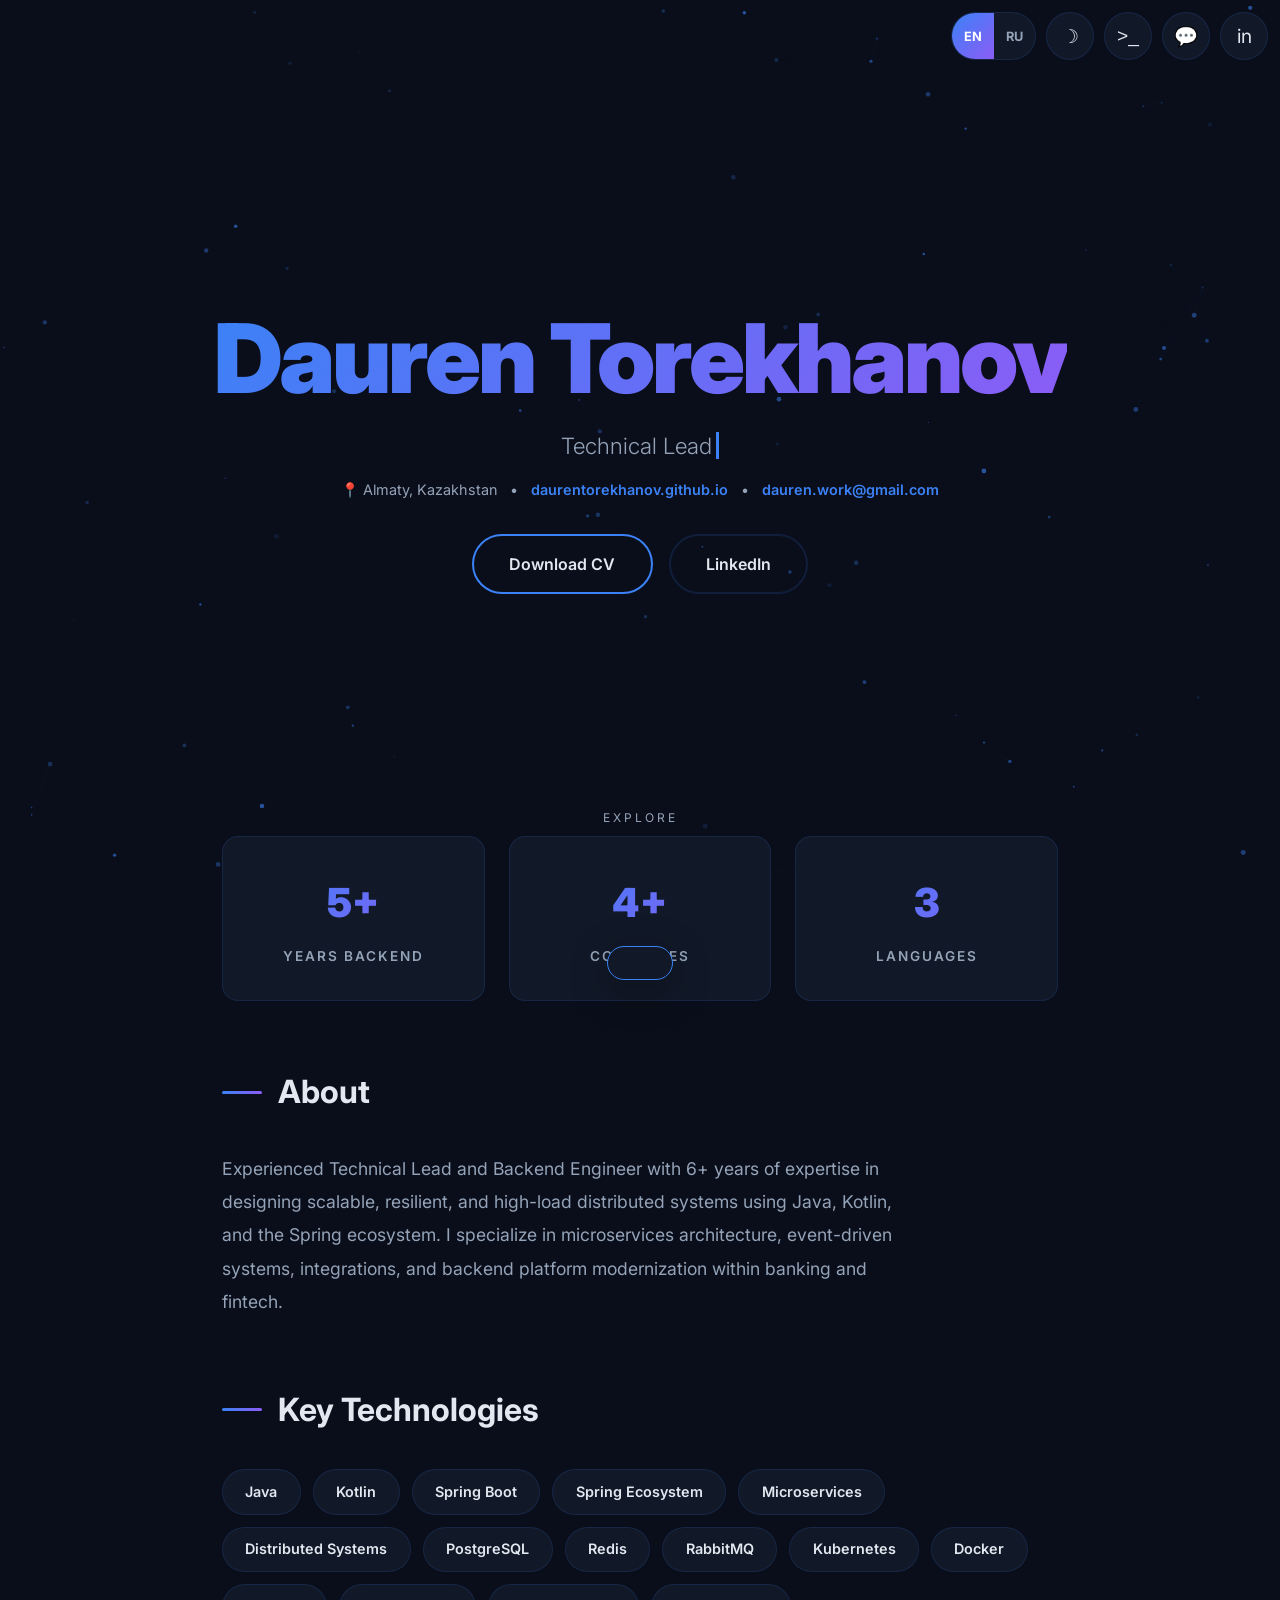
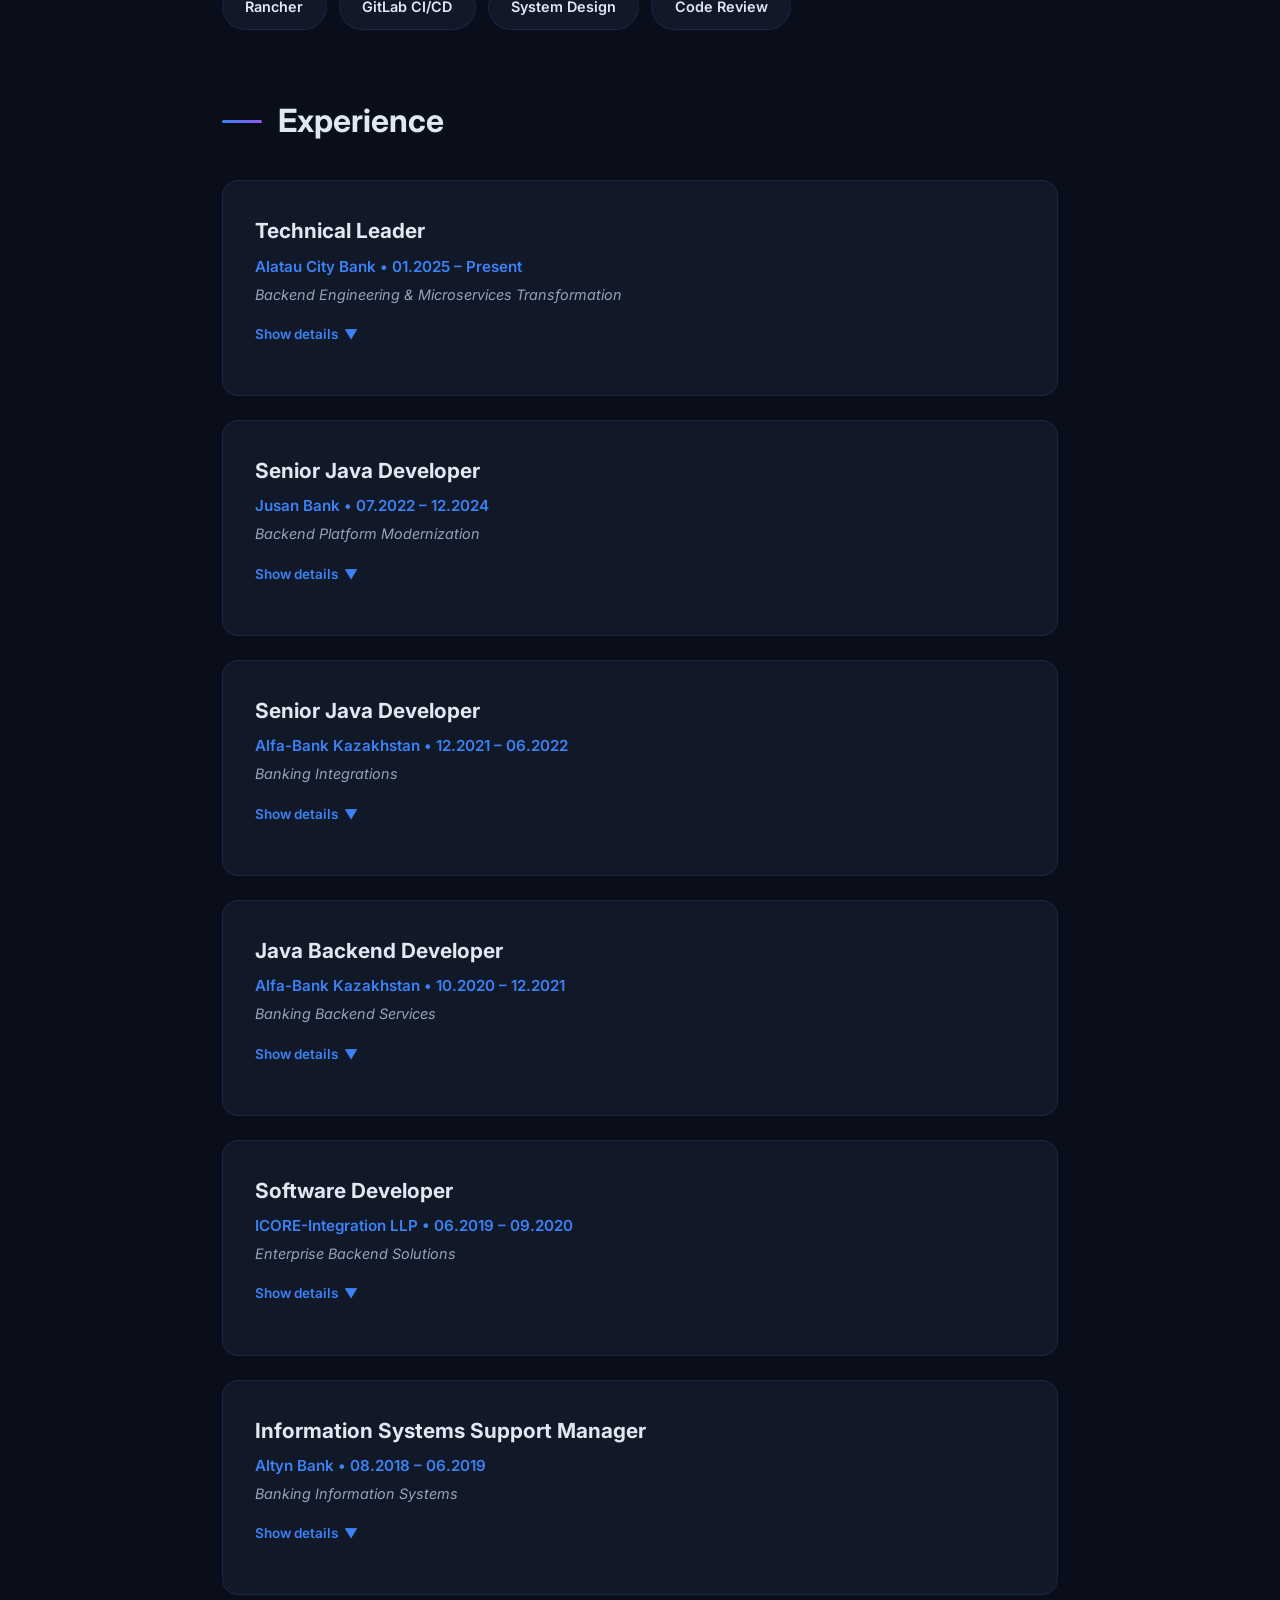
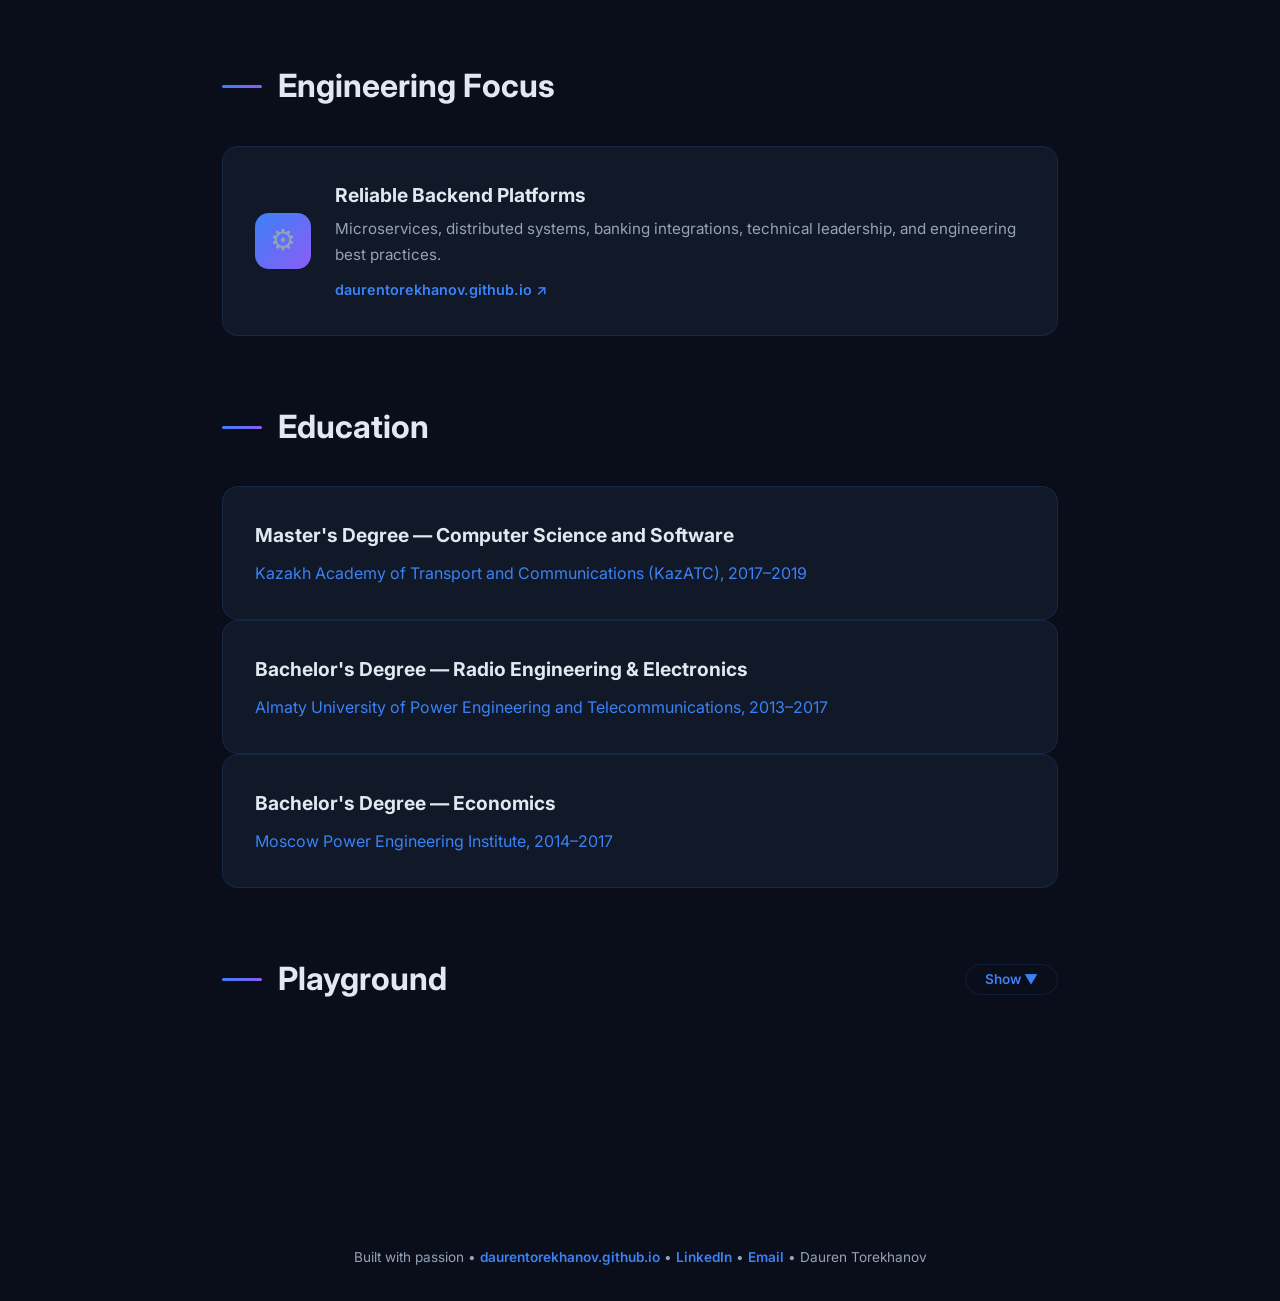
==== commit ad2e4093: "added localization" ====
--- a/classic.html
+++ b/classic.html
@@ -72,6 +72,28 @@
         .nav-btn:hover::before { opacity: 1; }
         .nav-btn:hover { transform: scale(1.15); border-color: transparent; box-shadow: 0 0 25px var(--accent-glow); }
         .nav-btn span { position: relative; z-index: 1; }
+        .lang-switch {
+            display: flex;
+            border: 1px solid var(--border);
+            border-radius: 999px;
+            background: var(--bg-card);
+            overflow: hidden;
+            height: 48px;
+            align-items: stretch;
+        }
+        .lang-btn {
+            border: 0;
+            background: transparent;
+            color: var(--text);
+            padding: 0 12px;
+            font: 700 0.8rem 'Inter', sans-serif;
+            cursor: pointer;
+            transition: all 0.25s ease;
+        }
+        .lang-btn.active {
+            background: linear-gradient(135deg, var(--gradient-1), var(--gradient-2));
+            color: #fff;
+        }
 
         /* Particle canvas */
         #particles-canvas {
@@ -463,6 +485,8 @@
             .venture-card { flex-direction: column; align-items: flex-start; gap: 1rem; }
             .floating-nav { top: 12px; right: 12px; gap: 8px; }
             .nav-btn { width: 42px; height: 42px; font-size: 1rem; }
+            .lang-switch { height: 42px; }
+            .lang-btn { padding: 0 9px; font-size: 0.72rem; }
             .cta-btn { padding: 0.75rem 1.8rem; font-size: 0.9rem; }
             .scroll-indicator { bottom: 24px; }
             .toast { font-size: 0.8rem; padding: 0.8rem 1.4rem; }
@@ -502,6 +526,8 @@
             .terminal-dot { width: 10px; height: 10px; }
             .floating-nav { top: 8px; right: 8px; gap: 6px; }
             .nav-btn { width: 38px; height: 38px; font-size: 0.9rem; }
+            .lang-switch { height: 38px; }
+            .lang-btn { padding: 0 8px; font-size: 0.68rem; }
             .cta-btn { padding: 0.65rem 1.5rem; font-size: 0.85rem; }
             .cta-btn small { display: block; font-size: 0.65em; margin-left: 0; margin-top: 2px; }
             .toast { font-size: 0.75rem; padding: 0.7rem 1.2rem; bottom: 16px; }
@@ -541,9 +567,13 @@
 
 <!-- Floating navigation -->
 <nav class="floating-nav">
+    <div class="lang-switch" aria-label="Language">
+        <button class="lang-btn active" type="button" data-lang="en">EN</button>
+        <button class="lang-btn" type="button" data-lang="ru">RU</button>
+    </div>
     <button class="nav-btn" id="themeToggle" title="Toggle theme"><span id="themeIcon">&#9789;</span></button>
     <button class="nav-btn" id="terminalBtn" title="Open terminal (Ctrl+`)"><span>&gt;_</span></button>
-    <a class="nav-btn" href="index.html" title="Chat mode"><span>💬</span></a>
+    <a class="nav-btn" href="index.html" title="Chat mode" id="chatModeLink"><span>💬</span></a>
     <a class="nav-btn" href="https://linkedin.com/in/torekhanov-dauren" target="_blank" rel="noopener noreferrer" title="LinkedIn"><span>in</span></a>
 </nav>
 
@@ -555,7 +585,7 @@
         <span id="typedText"></span><span class="typed-cursor"></span>
     </div>
     <div class="hero-meta">
-        <span>&#128205; Almaty, Kazakhstan</span>
+        <span id="heroLocation">&#128205; Almaty, Kazakhstan</span>
         <span>&bull;</span>
         <a href="https://daurentorekhanov.github.io" target="_blank" rel="noopener">daurentorekhanov.github.io</a>
         <span>&bull;</span>
@@ -563,14 +593,14 @@
     </div>
     <div class="hero-cta">
         <a href="files/Dauren%20Torekhanov%20EN.pdf" class="cta-btn" id="cvDownloadBtn" download>
-            <span>Download CV <small id="cvRegionLabel"></small></span>
+            <span id="cvDownloadText">Download CV</span>
         </a>
         <a href="https://linkedin.com/in/torekhanov-dauren" class="cta-btn secondary" target="_blank" rel="noopener noreferrer">
-            <span>LinkedIn</span>
+            <span id="linkedinText">LinkedIn</span>
         </a>
     </div>
     <div class="scroll-indicator">
-        <span>Explore</span>
+        <span id="exploreText">Explore</span>
         <div class="scroll-arrow"></div>
     </div>
 </section>
@@ -579,15 +609,15 @@
 <div class="stats-bar">
     <div class="stat-card">
         <div class="stat-number" data-count="6" data-suffix="+">0</div>
-        <div class="stat-label">Years Backend</div>
+        <div class="stat-label" id="statBackend">Years Backend</div>
     </div>
     <div class="stat-card">
         <div class="stat-number" data-count="5" data-suffix="+">0</div>
-        <div class="stat-label">Companies</div>
+        <div class="stat-label" id="statCompanies">Companies</div>
     </div>
     <div class="stat-card">
         <div class="stat-number" data-count="3" data-suffix="">0</div>
-        <div class="stat-label">Languages</div>
+        <div class="stat-label" id="statLanguages">Languages</div>
     </div>
 </div>
 
@@ -595,12 +625,12 @@
 <div class="content">
 
     <section class="section">
-        <h2 class="section-title">About</h2>
-        <p class="section-text">Experienced Technical Lead and Backend Engineer with 6+ years of expertise in designing scalable, resilient, and high-load distributed systems using Java, Kotlin, and the Spring ecosystem. I specialize in microservices architecture, event-driven systems, integrations, and backend platform modernization within banking and fintech.</p>
+        <h2 class="section-title" id="aboutTitle">About</h2>
+        <p class="section-text" id="aboutText">Experienced Technical Lead and Backend Engineer with 6+ years of expertise in designing scalable, resilient, and high-load distributed systems using Java, Kotlin, and the Spring ecosystem. I specialize in microservices architecture, event-driven systems, integrations, and backend platform modernization within banking and fintech.</p>
     </section>
 
     <section class="section">
-        <h2 class="section-title">Key Technologies</h2>
+        <h2 class="section-title" id="skillsTitle">Key Technologies</h2>
         <div class="skills-grid">
             <div class="skill-tag"><span>Java</span></div>
             <div class="skill-tag"><span>Kotlin</span></div>
@@ -621,130 +651,130 @@
     </section>
 
     <section class="section">
-        <h2 class="section-title">Experience</h2>
+        <h2 class="section-title" id="experienceTitle">Experience</h2>
 
         <div class="exp-card">
             <div class="exp-role">Technical Leader</div>
             <div class="exp-company">Alatau City Bank &bull; 01.2025 &ndash; Present</div>
-            <div class="exp-subtitle">Backend Engineering &amp; Microservices Transformation</div>
+            <div class="exp-subtitle" id="exp1Subtitle">Backend Engineering &amp; Microservices Transformation</div>
             <div class="exp-toggle" onclick="toggleCard(this)">
                 Show details <span class="exp-toggle-arrow">&#9660;</span>
             </div>
             <div class="exp-details">
-                <div class="impact-item">Leading backend engineering initiatives and transformation from monolithic architecture to scalable microservices.</div>
-                <div class="impact-item">Defining architectural standards, service boundaries, and communication patterns.</div>
-                <div class="impact-item">Mentoring developers, conducting code reviews, and improving engineering best practices.</div>
+                <div class="impact-item" id="exp1Item1">Leading backend engineering initiatives and transformation from monolithic architecture to scalable microservices.</div>
+                <div class="impact-item" id="exp1Item2">Defining architectural standards, service boundaries, and communication patterns.</div>
+                <div class="impact-item" id="exp1Item3">Mentoring developers, conducting code reviews, and improving engineering best practices.</div>
             </div>
         </div>
 
         <div class="exp-card">
             <div class="exp-role">Senior Java Developer</div>
             <div class="exp-company">Jusan Bank &bull; 07.2022 &ndash; 12.2024</div>
-            <div class="exp-subtitle">Backend Platform Modernization</div>
+            <div class="exp-subtitle" id="exp2Subtitle">Backend Platform Modernization</div>
             <div class="exp-toggle" onclick="toggleCard(this)">
                 Show details <span class="exp-toggle-arrow">&#9660;</span>
             </div>
             <div class="exp-details">
-                <div class="impact-item">Developed microservices for core banking platforms using Java and Kotlin.</div>
-                <div class="impact-item">Integrated third-party systems with focus on reliability and maintainability.</div>
-                <div class="impact-item">Participated in gradual monolith decomposition into distributed services.</div>
+                <div class="impact-item" id="exp2Item1">Developed microservices for core banking platforms using Java and Kotlin.</div>
+                <div class="impact-item" id="exp2Item2">Integrated third-party systems with focus on reliability and maintainability.</div>
+                <div class="impact-item" id="exp2Item3">Participated in gradual monolith decomposition into distributed services.</div>
             </div>
         </div>
 
         <div class="exp-card">
             <div class="exp-role">Senior Java Developer</div>
             <div class="exp-company">Alfa-Bank Kazakhstan &bull; 12.2021 &ndash; 06.2022</div>
-            <div class="exp-subtitle">Banking Integrations</div>
+            <div class="exp-subtitle" id="exp3Subtitle">Banking Integrations</div>
             <div class="exp-toggle" onclick="toggleCard(this)">
                 Show details <span class="exp-toggle-arrow">&#9660;</span>
             </div>
             <div class="exp-details">
-                <div class="impact-item">Integrated external services into banking infrastructure.</div>
-                <div class="impact-item">Developed reusable backend microservices.</div>
-                <div class="impact-item">Contributed to backend reliability, scalability, and infrastructure automation.</div>
+                <div class="impact-item" id="exp3Item1">Integrated external services into banking infrastructure.</div>
+                <div class="impact-item" id="exp3Item2">Developed reusable backend microservices.</div>
+                <div class="impact-item" id="exp3Item3">Contributed to backend reliability, scalability, and infrastructure automation.</div>
             </div>
         </div>
 
         <div class="exp-card">
             <div class="exp-role">Java Backend Developer</div>
             <div class="exp-company">Alfa-Bank Kazakhstan &bull; 10.2020 &ndash; 12.2021</div>
-            <div class="exp-subtitle">Banking Backend Services</div>
+            <div class="exp-subtitle" id="exp4Subtitle">Banking Backend Services</div>
             <div class="exp-toggle" onclick="toggleCard(this)">
                 Show details <span class="exp-toggle-arrow">&#9660;</span>
             </div>
             <div class="exp-details">
-                <div class="impact-item">Developed backend services for banking infrastructure.</div>
-                <div class="impact-item">Participated in CI/CD process improvements and deployment automation.</div>
-                <div class="impact-item">Worked with background and scheduled processing systems.</div>
+                <div class="impact-item" id="exp4Item1">Developed backend services for banking infrastructure.</div>
+                <div class="impact-item" id="exp4Item2">Participated in CI/CD process improvements and deployment automation.</div>
+                <div class="impact-item" id="exp4Item3">Worked with background and scheduled processing systems.</div>
             </div>
         </div>
 
         <div class="exp-card">
             <div class="exp-role">Software Developer</div>
             <div class="exp-company">ICORE-Integration LLP &bull; 06.2019 &ndash; 09.2020</div>
-            <div class="exp-subtitle">Enterprise Backend Solutions</div>
+            <div class="exp-subtitle" id="exp5Subtitle">Enterprise Backend Solutions</div>
             <div class="exp-toggle" onclick="toggleCard(this)">
                 Show details <span class="exp-toggle-arrow">&#9660;</span>
             </div>
             <div class="exp-details">
-                <div class="impact-item">Developed enterprise software solutions for industrial companies and banks.</div>
-                <div class="impact-item">Built backend services and integrations using Java and Spring.</div>
+                <div class="impact-item" id="exp5Item1">Developed enterprise software solutions for industrial companies and banks.</div>
+                <div class="impact-item" id="exp5Item2">Built backend services and integrations using Java and Spring.</div>
             </div>
         </div>
 
         <div class="exp-card">
-            <div class="exp-role">Information Systems Support Manager</div>
+            <div class="exp-role" id="exp6Role">Information Systems Support Manager</div>
             <div class="exp-company">Altyn Bank &bull; 08.2018 &ndash; 06.2019</div>
-            <div class="exp-subtitle">Banking Information Systems</div>
+            <div class="exp-subtitle" id="exp6Subtitle">Banking Information Systems</div>
             <div class="exp-toggle" onclick="toggleCard(this)">
                 Show details <span class="exp-toggle-arrow">&#9660;</span>
             </div>
             <div class="exp-details">
-                <div class="impact-item">Supported and maintained banking information systems.</div>
-                <div class="impact-item">Participated in operational monitoring and issue resolution.</div>
+                <div class="impact-item" id="exp6Item1">Supported and maintained banking information systems.</div>
+                <div class="impact-item" id="exp6Item2">Participated in operational monitoring and issue resolution.</div>
             </div>
         </div>
     </section>
 
     <section class="section">
-        <h2 class="section-title">Engineering Focus</h2>
+        <h2 class="section-title" id="focusTitle">Engineering Focus</h2>
         <div class="venture-card">
             <div class="venture-icon">&#9881;</div>
             <div>
-                <div class="venture-name">Reliable Backend Platforms</div>
-                <div class="venture-desc">Microservices, distributed systems, banking integrations, technical leadership, and engineering best practices.</div>
+                <div class="venture-name" id="focusName">Reliable Backend Platforms</div>
+                <div class="venture-desc" id="focusDesc">Microservices, distributed systems, banking integrations, technical leadership, and engineering best practices.</div>
                 <a href="https://daurentorekhanov.github.io" class="venture-link" target="_blank" rel="noopener">daurentorekhanov.github.io &#8599;</a>
             </div>
         </div>
     </section>
 
     <section class="section">
-        <h2 class="section-title">Education</h2>
+        <h2 class="section-title" id="educationTitle">Education</h2>
         <div class="edu-card">
-            <div class="edu-degree">Master's Degree — Computer Science and Software</div>
-            <div class="edu-school">Kazakh Academy of Transport and Communications (KazATC), 2017–2019</div>
+            <div class="edu-degree" id="edu1Degree">Master's Degree — Computer Science and Software</div>
+            <div class="edu-school" id="edu1School">Kazakh Academy of Transport and Communications (KazATC), 2017–2019</div>
         </div>
         <div class="edu-card">
-            <div class="edu-degree">Bachelor's Degree — Radio Engineering &amp; Electronics</div>
-            <div class="edu-school">Almaty University of Power Engineering and Telecommunications, 2013–2017</div>
+            <div class="edu-degree" id="edu2Degree">Bachelor's Degree — Radio Engineering &amp; Electronics</div>
+            <div class="edu-school" id="edu2School">Almaty University of Power Engineering and Telecommunications, 2013–2017</div>
         </div>
         <div class="edu-card">
-            <div class="edu-degree">Bachelor's Degree — Economics</div>
-            <div class="edu-school">Moscow Power Engineering Institute, 2014–2017</div>
+            <div class="edu-degree" id="edu3Degree">Bachelor's Degree — Economics</div>
+            <div class="edu-school" id="edu3School">Moscow Power Engineering Institute, 2014–2017</div>
         </div>
     </section>
 
     <!-- Playground -->
     <section class="section">
         <h2 class="section-title">
-            Playground
+            <span id="playgroundTitle">Playground</span>
             <button class="playground-toggle-btn" id="playgroundToggleBtn" onclick="togglePlayground()">
                 Show &#9660;
             </button>
         </h2>
         <div class="playground-content" id="playgroundContent">
             <div class="fun-zone">
-                <h3>Go ahead, push some buttons</h3>
+                <h3 id="playgroundHeading">Go ahead, push some buttons</h3>
                 <div class="fun-buttons">
                     <button class="fun-btn" onclick="launchConfetti(event)"><span>Confetti!</span></button>
                     <button class="fun-btn" onclick="goGravity()"><span>Gravity Balls</span></button>
@@ -769,8 +799,8 @@
             <div class="terminal-title">dauren@torekhanov:~</div>
         </div>
         <div class="terminal-body" id="terminalBody">
-            <div class="line"><span class="accent">Welcome to Dauren's terminal!</span></div>
-            <div class="line">Type <span class="warn">help</span> to see available commands.</div>
+            <div class="line" id="terminalWelcome"><span class="accent">Welcome to Dauren's terminal!</span></div>
+            <div class="line" id="terminalHint">Type <span class="warn">help</span> to see available commands.</div>
         </div>
         <div class="terminal-input-line" style="padding: 0 1.5rem 1rem;">
             <span class="prompt" style="color:#9ece6a">$</span>
@@ -782,10 +812,159 @@
 <div class="toast" id="toast"></div>
 
 <footer>
-    Built with passion &bull; <a href="https://daurentorekhanov.github.io" target="_blank" rel="noopener noreferrer">daurentorekhanov.github.io</a> &bull; <a href="https://linkedin.com/in/torekhanov-dauren" target="_blank" rel="noopener noreferrer">LinkedIn</a> &bull; <a href="mailto:dauren.work@gmail.com">Email</a> &bull; Dauren Torekhanov
+    <span id="footerBuilt">Built with passion</span> &bull; <a href="https://daurentorekhanov.github.io" target="_blank" rel="noopener noreferrer">daurentorekhanov.github.io</a> &bull; <a href="https://linkedin.com/in/torekhanov-dauren" target="_blank" rel="noopener noreferrer">LinkedIn</a> &bull; <a href="mailto:dauren.work@gmail.com" id="footerEmail">Email</a> &bull; <span id="footerName">Dauren Torekhanov</span>
 </footer>
 
 <script>
+// ===================== LOCALIZATION =====================
+const CV = {
+    en: 'files/Dauren%20Torekhanov%20EN.pdf',
+    ru: 'files/Dauren%20Torekhanov%20RU.pdf',
+};
+let currentLang = new URLSearchParams(location.search).get('lang') === 'ru' ? 'ru' : 'en';
+const titleSets = {
+    en: ['Technical Lead', 'Senior Backend Engineer', 'Java / Kotlin Engineer', 'Banking Systems Engineer', 'Team Leader'],
+    ru: ['Technical Lead', 'Senior Backend Engineer', 'Java / Kotlin Engineer', 'Banking Systems Engineer', 'Team Leader'],
+};
+const classicI18n = {
+    en: {
+        title: 'Dauren Torekhanov | Technical Lead / Senior Backend Engineer',
+        heroName: 'Dauren Torekhanov',
+        heroLocation: '📍 Almaty, Kazakhstan',
+        download: 'Download CV',
+        exploreText: 'Explore',
+        statBackend: 'Years Backend',
+        statCompanies: 'Companies',
+        statLanguages: 'Languages',
+        aboutTitle: 'About',
+        aboutText: 'Experienced Technical Lead and Backend Engineer with 6+ years of expertise in designing scalable, resilient, and high-load distributed systems using Java, Kotlin, and the Spring ecosystem. I specialize in microservices architecture, event-driven systems, integrations, and backend platform modernization within banking and fintech.',
+        skillsTitle: 'Key Technologies',
+        experienceTitle: 'Experience',
+        show: 'Show details',
+        hide: 'Hide details',
+        exp1Subtitle: 'Backend Engineering & Microservices Transformation',
+        exp1Item1: 'Leading backend engineering initiatives and transformation from monolithic architecture to scalable microservices.',
+        exp1Item2: 'Defining architectural standards, service boundaries, and communication patterns.',
+        exp1Item3: 'Mentoring developers, conducting code reviews, and improving engineering best practices.',
+        exp2Subtitle: 'Backend Platform Modernization',
+        exp2Item1: 'Developed microservices for core banking platforms using Java and Kotlin.',
+        exp2Item2: 'Integrated third-party systems with focus on reliability and maintainability.',
+        exp2Item3: 'Participated in gradual monolith decomposition into distributed services.',
+        exp3Subtitle: 'Banking Integrations',
+        exp3Item1: 'Integrated external services into banking infrastructure.',
+        exp3Item2: 'Developed reusable backend microservices.',
+        exp3Item3: 'Contributed to backend reliability, scalability, and infrastructure automation.',
+        exp4Subtitle: 'Banking Backend Services',
+        exp4Item1: 'Developed backend services for banking infrastructure.',
+        exp4Item2: 'Participated in CI/CD process improvements and deployment automation.',
+        exp4Item3: 'Worked with background and scheduled processing systems.',
+        exp5Subtitle: 'Enterprise Backend Solutions',
+        exp5Item1: 'Developed enterprise software solutions for industrial companies and banks.',
+        exp5Item2: 'Built backend services and integrations using Java and Spring.',
+        exp6Role: 'Information Systems Support Manager',
+        exp6Subtitle: 'Banking Information Systems',
+        exp6Item1: 'Supported and maintained banking information systems.',
+        exp6Item2: 'Participated in operational monitoring and issue resolution.',
+        focusTitle: 'Engineering Focus',
+        focusName: 'Reliable Backend Platforms',
+        focusDesc: 'Microservices, distributed systems, banking integrations, technical leadership, and engineering best practices.',
+        educationTitle: 'Education',
+        edu1Degree: "Master's Degree — Computer Science and Software",
+        edu1School: 'Kazakh Academy of Transport and Communications (KazATC), 2017–2019',
+        edu2Degree: "Bachelor's Degree — Radio Engineering & Electronics",
+        edu2School: 'Almaty University of Power Engineering and Telecommunications, 2013–2017',
+        edu3Degree: "Bachelor's Degree — Economics",
+        edu3School: 'Moscow Power Engineering Institute, 2014–2017',
+        playgroundTitle: 'Playground',
+        playgroundHeading: 'Go ahead, push some buttons',
+        terminalWelcome: "<span class=\"accent\">Welcome to Dauren's terminal!</span>",
+        terminalHint: 'Type <span class="warn">help</span> to see available commands.',
+        footerBuilt: 'Built with passion',
+        footerEmail: 'Email',
+        footerName: 'Dauren Torekhanov',
+    },
+    ru: {
+        title: 'Даурен Тореханов | Technical Lead / Senior Backend Engineer',
+        heroName: 'Даурен Тореханов',
+        heroLocation: '📍 Алматы, Казахстан',
+        download: 'Скачать резюме',
+        exploreText: 'Смотреть',
+        statBackend: 'Лет backend',
+        statCompanies: 'Компаний',
+        statLanguages: 'Языка',
+        aboutTitle: 'О себе',
+        aboutText: 'Опытный Technical Lead и Backend-разработчик с более чем 6-летним опытом проектирования и разработки масштабируемых, отказоустойчивых и высоконагруженных систем на Java/Kotlin и Spring Ecosystem. Специализируюсь на микросервисной архитектуре, распределённых системах, event-driven подходе, интеграциях и модернизации backend-платформ в banking и fintech.',
+        skillsTitle: 'Ключевые технологии',
+        experienceTitle: 'Опыт работы',
+        show: 'Показать детали',
+        hide: 'Скрыть детали',
+        exp1Subtitle: 'Backend-разработка и микросервисная трансформация',
+        exp1Item1: 'Руководство backend-разработкой и трансформацией монолитной архитектуры в масштабируемые микросервисы.',
+        exp1Item2: 'Определение архитектурных стандартов, service boundaries и паттернов взаимодействия сервисов.',
+        exp1Item3: 'Менторинг разработчиков, проведение code review и развитие инженерных практик.',
+        exp2Subtitle: 'Модернизация backend-платформы',
+        exp2Item1: 'Разработка микросервисов для core banking платформы на Java и Kotlin.',
+        exp2Item2: 'Интеграция сторонних систем с фокусом на стабильность и поддерживаемость.',
+        exp2Item3: 'Участие в постепенной декомпозиции монолита на распределённые сервисы.',
+        exp3Subtitle: 'Банковские интеграции',
+        exp3Item1: 'Интеграция внешних сервисов в банковскую инфраструктуру.',
+        exp3Item2: 'Разработка переиспользуемых backend-микросервисов.',
+        exp3Item3: 'Улучшение надёжности, масштабируемости и автоматизации инфраструктуры.',
+        exp4Subtitle: 'Backend-сервисы для банка',
+        exp4Item1: 'Разработка backend-сервисов для банковской инфраструктуры.',
+        exp4Item2: 'Участие в улучшении CI/CD и автоматизации deployment-процессов.',
+        exp4Item3: 'Работа с background и scheduled processing системами.',
+        exp5Subtitle: 'Enterprise backend-решения',
+        exp5Item1: 'Разработка enterprise-решений для промышленных компаний и банков.',
+        exp5Item2: 'Разработка backend-сервисов и интеграций на Java и Spring.',
+        exp6Role: 'Менеджер сопровождения информационных систем',
+        exp6Subtitle: 'Банковские информационные системы',
+        exp6Item1: 'Сопровождение и поддержка банковских информационных систем.',
+        exp6Item2: 'Мониторинг и решение технических инцидентов.',
+        focusTitle: 'Инженерный фокус',
+        focusName: 'Надёжные backend-платформы',
+        focusDesc: 'Микросервисы, распределённые системы, банковские интеграции, техническое лидерство и engineering best practices.',
+        educationTitle: 'Образование',
+        edu1Degree: 'Магистратура — Вычислительная техника и программное обеспечение',
+        edu1School: 'Казахская академия транспорта и коммуникаций (КазАТК), 2017–2019',
+        edu2Degree: 'Бакалавр — Радиотехника и электроника',
+        edu2School: 'Алматинский университет энергетики и связи (АУЭС), 2013–2017',
+        edu3Degree: 'Бакалавр — Экономика',
+        edu3School: 'Московский энергетический институт (МЭИ), 2014–2017',
+        playgroundTitle: 'Playground',
+        playgroundHeading: 'Можно нажимать кнопки',
+        terminalWelcome: '<span class="accent">Терминал Даурена</span>',
+        terminalHint: 'Введите <span class="warn">help</span>, чтобы увидеть команды.',
+        footerBuilt: 'Сделано с вниманием',
+        footerEmail: 'Email',
+        footerName: 'Даурен Тореханов',
+    },
+};
+function applyClassicLang(next=currentLang){
+    currentLang = next === 'ru' ? 'ru' : 'en';
+    document.documentElement.lang = currentLang;
+    document.title = classicI18n[currentLang].title;
+    document.querySelectorAll('.lang-btn').forEach(btn=>btn.classList.toggle('active', btn.dataset.lang === currentLang));
+    document.getElementById('chatModeLink').href = currentLang === 'ru' ? 'index.html?lang=ru' : 'index.html';
+    document.getElementById('cvDownloadBtn').href = CV[currentLang];
+    document.getElementById('cvDownloadText').textContent = classicI18n[currentLang].download;
+    Object.entries(classicI18n[currentLang]).forEach(([id,value])=>{
+        const el = document.getElementById(id);
+        if(!el) return;
+        if(value.includes('<')) el.innerHTML = value;
+        else el.textContent = value;
+    });
+    document.querySelectorAll('.exp-toggle').forEach(toggle=>{
+        const card = toggle.closest('.exp-card');
+        toggle.childNodes[0].textContent = (card.classList.contains('open') ? classicI18n[currentLang].hide : classicI18n[currentLang].show) + ' ';
+    });
+    if(typeof titles !== 'undefined'){
+        titles = titleSets[currentLang];
+        tIdx = 0; cIdx = 0; isDel = false;
+    }
+}
+document.querySelectorAll('.lang-btn').forEach(btn=>btn.addEventListener('click',()=>applyClassicLang(btn.dataset.lang)));
+
 // ===================== PARTICLES =====================
 const pCanvas = document.getElementById('particles-canvas');
 const pCtx = pCanvas.getContext('2d');
@@ -838,9 +1017,10 @@
 })();
 
 // ===================== TYPING EFFECT =====================
-const titles = ['Technical Lead', 'Senior Backend Engineer', 'Java / Kotlin Engineer', 'Banking Systems Engineer', 'Team Leader'];
+let titles = titleSets[currentLang];
 let tIdx = 0, cIdx = 0, isDel = false;
 const typedEl = document.getElementById('typedText');
+applyClassicLang(currentLang);
 (function typeLoop() {
     const cur = titles[tIdx];
     if (!isDel) {
@@ -894,7 +1074,7 @@
 function toggleCard(toggle) {
     const card = toggle.closest('.exp-card');
     card.classList.toggle('open');
-    toggle.childNodes[0].textContent = card.classList.contains('open') ? 'Hide details ' : 'Show details ';
+    toggle.childNodes[0].textContent = (card.classList.contains('open') ? classicI18n[currentLang].hide : classicI18n[currentLang].show) + ' ';
 }
 
 // ===================== SKILL CLICK =====================
@@ -1093,18 +1273,26 @@
 termOverlay.addEventListener('click',e=>{if(e.target===termOverlay)closeTerm();});
 
 const cmds={
-    help:()=>`Available commands:\n<span class="warn">about</span>    - Who is Dauren?\n<span class="warn">skills</span>   - Technical skills\n<span class="warn">exp</span>      - Experience timeline\n<span class="warn">joke</span>     - Dev joke\n<span class="warn">matrix</span>   - Toggle matrix rain\n<span class="warn">party</span>    - Confetti!\n<span class="warn">clear</span>    - Clear terminal\n<span class="warn">exit</span>     - Close terminal`,
-    about:()=>`<span class="accent">Dauren Torekhanov</span> — Technical Lead / Senior Backend Engineer\n6+ years of commercial backend development experience.\nBased in Almaty, Kazakhstan. Focused on banking, fintech, distributed systems, and microservices.`,
-    skills:()=>`<span class="accent">Languages:</span> Java, Kotlin\n<span class="accent">Frameworks:</span> Spring Boot, Spring Ecosystem, Quarkus\n<span class="accent">Architecture:</span> Microservices, distributed systems, event-driven architecture\n<span class="accent">Data:</span> PostgreSQL, Redis, RabbitMQ\n<span class="accent">DevOps:</span> Kubernetes, Docker, Rancher, GitLab CI/CD`,
-    exp:()=>`<span class="accent">2025-now</span>  Alatau City Bank (Technical Leader)\n<span class="accent">2022-2024</span> Jusan Bank (Senior Java Developer)\n<span class="accent">2021-2022</span> Alfa-Bank Kazakhstan (Senior Java Developer)\n<span class="accent">2020-2021</span> Alfa-Bank Kazakhstan (Java Backend Developer)\n<span class="accent">2019-2020</span> ICORE-Integration LLP (Software Developer)\n<span class="accent">2018-2019</span> Altyn Bank (Information Systems Support)`,
+    help:()=> currentLang === 'ru'
+        ? `Доступные команды:\n<span class="warn">about</span>    - кто такой Даурен\n<span class="warn">skills</span>   - технические навыки\n<span class="warn">exp</span>      - опыт работы\n<span class="warn">joke</span>     - dev-шутка\n<span class="warn">matrix</span>   - включить Matrix rain\n<span class="warn">party</span>    - конфетти\n<span class="warn">clear</span>    - очистить терминал\n<span class="warn">exit</span>     - закрыть терминал`
+        : `Available commands:\n<span class="warn">about</span>    - Who is Dauren?\n<span class="warn">skills</span>   - Technical skills\n<span class="warn">exp</span>      - Experience timeline\n<span class="warn">joke</span>     - Dev joke\n<span class="warn">matrix</span>   - Toggle matrix rain\n<span class="warn">party</span>    - Confetti!\n<span class="warn">clear</span>    - Clear terminal\n<span class="warn">exit</span>     - Close terminal`,
+    about:()=> currentLang === 'ru'
+        ? `<span class="accent">Даурен Тореханов</span> — Technical Lead / Senior Backend Engineer\n6+ лет коммерческого опыта backend-разработки.\nАлматы, Казахстан. Фокус: banking, fintech, distributed systems и microservices.`
+        : `<span class="accent">Dauren Torekhanov</span> — Technical Lead / Senior Backend Engineer\n6+ years of commercial backend development experience.\nBased in Almaty, Kazakhstan. Focused on banking, fintech, distributed systems, and microservices.`,
+    skills:()=> currentLang === 'ru'
+        ? `<span class="accent">Языки:</span> Java, Kotlin\n<span class="accent">Фреймворки:</span> Spring Boot, Spring Ecosystem, Quarkus\n<span class="accent">Архитектура:</span> Microservices, distributed systems, event-driven architecture\n<span class="accent">Data:</span> PostgreSQL, Redis, RabbitMQ\n<span class="accent">DevOps:</span> Kubernetes, Docker, Rancher, GitLab CI/CD`
+        : `<span class="accent">Languages:</span> Java, Kotlin\n<span class="accent">Frameworks:</span> Spring Boot, Spring Ecosystem, Quarkus\n<span class="accent">Architecture:</span> Microservices, distributed systems, event-driven architecture\n<span class="accent">Data:</span> PostgreSQL, Redis, RabbitMQ\n<span class="accent">DevOps:</span> Kubernetes, Docker, Rancher, GitLab CI/CD`,
+    exp:()=> currentLang === 'ru'
+        ? `<span class="accent">2025-now</span>  Alatau City Bank (Technical Leader)\n<span class="accent">2022-2024</span> Jusan Bank (Senior Java Developer)\n<span class="accent">2021-2022</span> Alfa-Bank Kazakhstan (Senior Java Developer)\n<span class="accent">2020-2021</span> Alfa-Bank Kazakhstan (Java Backend Developer)\n<span class="accent">2019-2020</span> ICORE-Integration LLP (Software Developer)\n<span class="accent">2018-2019</span> Altyn Bank (сопровождение ИС)`
+        : `<span class="accent">2025-now</span>  Alatau City Bank (Technical Leader)\n<span class="accent">2022-2024</span> Jusan Bank (Senior Java Developer)\n<span class="accent">2021-2022</span> Alfa-Bank Kazakhstan (Senior Java Developer)\n<span class="accent">2020-2021</span> Alfa-Bank Kazakhstan (Java Backend Developer)\n<span class="accent">2019-2020</span> ICORE-Integration LLP (Software Developer)\n<span class="accent">2018-2019</span> Altyn Bank (Information Systems Support)`,
     joke:()=>{
         const j=["Why do programmers prefer dark mode? Because light attracts bugs.",'A SQL query walks into a bar: "Can I JOIN you?"',"!false — it's funny because it's true.","Why do Java devs wear glasses? Because they can't C#.","There are 10 types of people: those who understand binary and those who don't."];
         return j[Math.floor(Math.random()*j.length)];
     },
-    matrix:()=>{matrixRain();return 'Matrix toggled.';},
-    party:()=>{launchConfetti({clientX:innerWidth/2,clientY:innerHeight/2});return 'Confetti!';},
+    matrix:()=>{matrixRain();return currentLang === 'ru' ? 'Matrix переключен.' : 'Matrix toggled.';},
+    party:()=>{launchConfetti({clientX:innerWidth/2,clientY:innerHeight/2});return currentLang === 'ru' ? 'Конфетти!' : 'Confetti!';},
     clear:()=>'CLEAR',
-    exit:()=>{closeTerm();return 'Bye!';},
+    exit:()=>{closeTerm();return currentLang === 'ru' ? 'Пока!' : 'Bye!';},
 };
 
 termInput.addEventListener('keydown',e=>{
@@ -1120,7 +1308,9 @@
         else{const o=document.createElement('div');o.className='line';o.innerHTML=res;termBody.appendChild(o);}
     } else {
         const o=document.createElement('div');o.className='line';
-        o.innerHTML=`Command not found: <span class="warn">${cmd}</span>. Type <span class="warn">help</span>.`;
+        o.innerHTML=currentLang === 'ru'
+            ? `Команда не найдена: <span class="warn">${cmd}</span>. Введите <span class="warn">help</span>.`
+            : `Command not found: <span class="warn">${cmd}</span>. Type <span class="warn">help</span>.`;
         termBody.appendChild(o);
     }
     termBody.scrollTop=termBody.scrollHeight;
@@ -1154,7 +1344,7 @@
     const greetings={'RU':['Привет! Рад видеть тебя здесь','🇷🇺'],'KZ':['Салем! Қош келдіңіз','🇰🇿'],'US':['Hey! Welcome to my page','🇺🇸'],'GB':['Hello! Glad you stopped by','🇬🇧'],'DE':['Hallo! Willkommen','🇩🇪'],'FR':['Salut! Bienvenue','🇫🇷'],'JP':['こんにちは！ようこそ','🇯🇵'],'CN':['你好！欢迎','🇨🇳'],'IN':['Namaste! Welcome','🇮🇳'],'BR':['Olá! Bem-vindo','🇧🇷'],'TR':['Merhaba! Hoş geldiniz','🇹🇷'],'UZ':['Salom! Xush kelibsiz','🇺🇿'],'KG':['Салам! Кош келиңиз','🇰🇬'],'UA':['Привіт! Ласкаво прошу','🇺🇦'],'PL':['Cześć! Witam','🇵🇱'],'AE':['أهلاً! مرحباً بك','🇦🇪'],'SA':['أهلاً! مرحباً بك','🇸🇦'],'ES':['¡Hola! Bienvenido','🇪🇸'],'IT':['Ciao! Benvenuto','🇮🇹'],'NL':['Hallo! Welkom','🇳🇱'],'KR':['안녕하세요! 환영합니다','🇰🇷'],'CA':['Hey! Welcome','🇨🇦'],'QA':['أهلاً! مرحباً بك','🇶🇦']};
     const euC=['AT','BE','BG','HR','CY','CZ','DK','EE','FI','FR','DE','GR','HU','IE','IT','LV','LT','LU','MT','NL','PL','PT','RO','SK','SI','ES','SE','NO','CH','GB','IS'];
     const uaeC=['AE','SA','QA','BH','KW','OM'], usC=['US','CA'];
-    const cvFiles={us:{file:'files/Dauren%20Torekhanov%20EN.pdf',label:'(EN)'},eu:{file:'files/Dauren%20Torekhanov%20EN.pdf',label:'(EN)'},uae:{file:'files/Dauren%20Torekhanov%20EN.pdf',label:'(EN)'},global:{file:'files/Dauren%20Torekhanov%20EN.pdf',label:'(EN)'}};
+    const cvFiles={us:{file:CV[currentLang],label:''},eu:{file:CV[currentLang],label:''},uae:{file:CV[currentLang],label:''},global:{file:CV[currentLang],label:''}};
     function getRegion(c){if(usC.includes(c))return 'us';if(euC.includes(c))return 'eu';if(uaeC.includes(c))return 'uae';return 'global';}
     fetch('https://ipapi.co/json/').then(r=>r.json()).then(data=>{
         if(data.error)return;
@@ -1164,7 +1354,6 @@
         setTimeout(()=>el.classList.add('visible'),300);
         const cv=cvFiles[getRegion(code)];
         document.getElementById('cvDownloadBtn').href=cv.file;
-        document.getElementById('cvRegionLabel').textContent=cv.label;
     }).catch(()=>{});
 })();
 </script>
